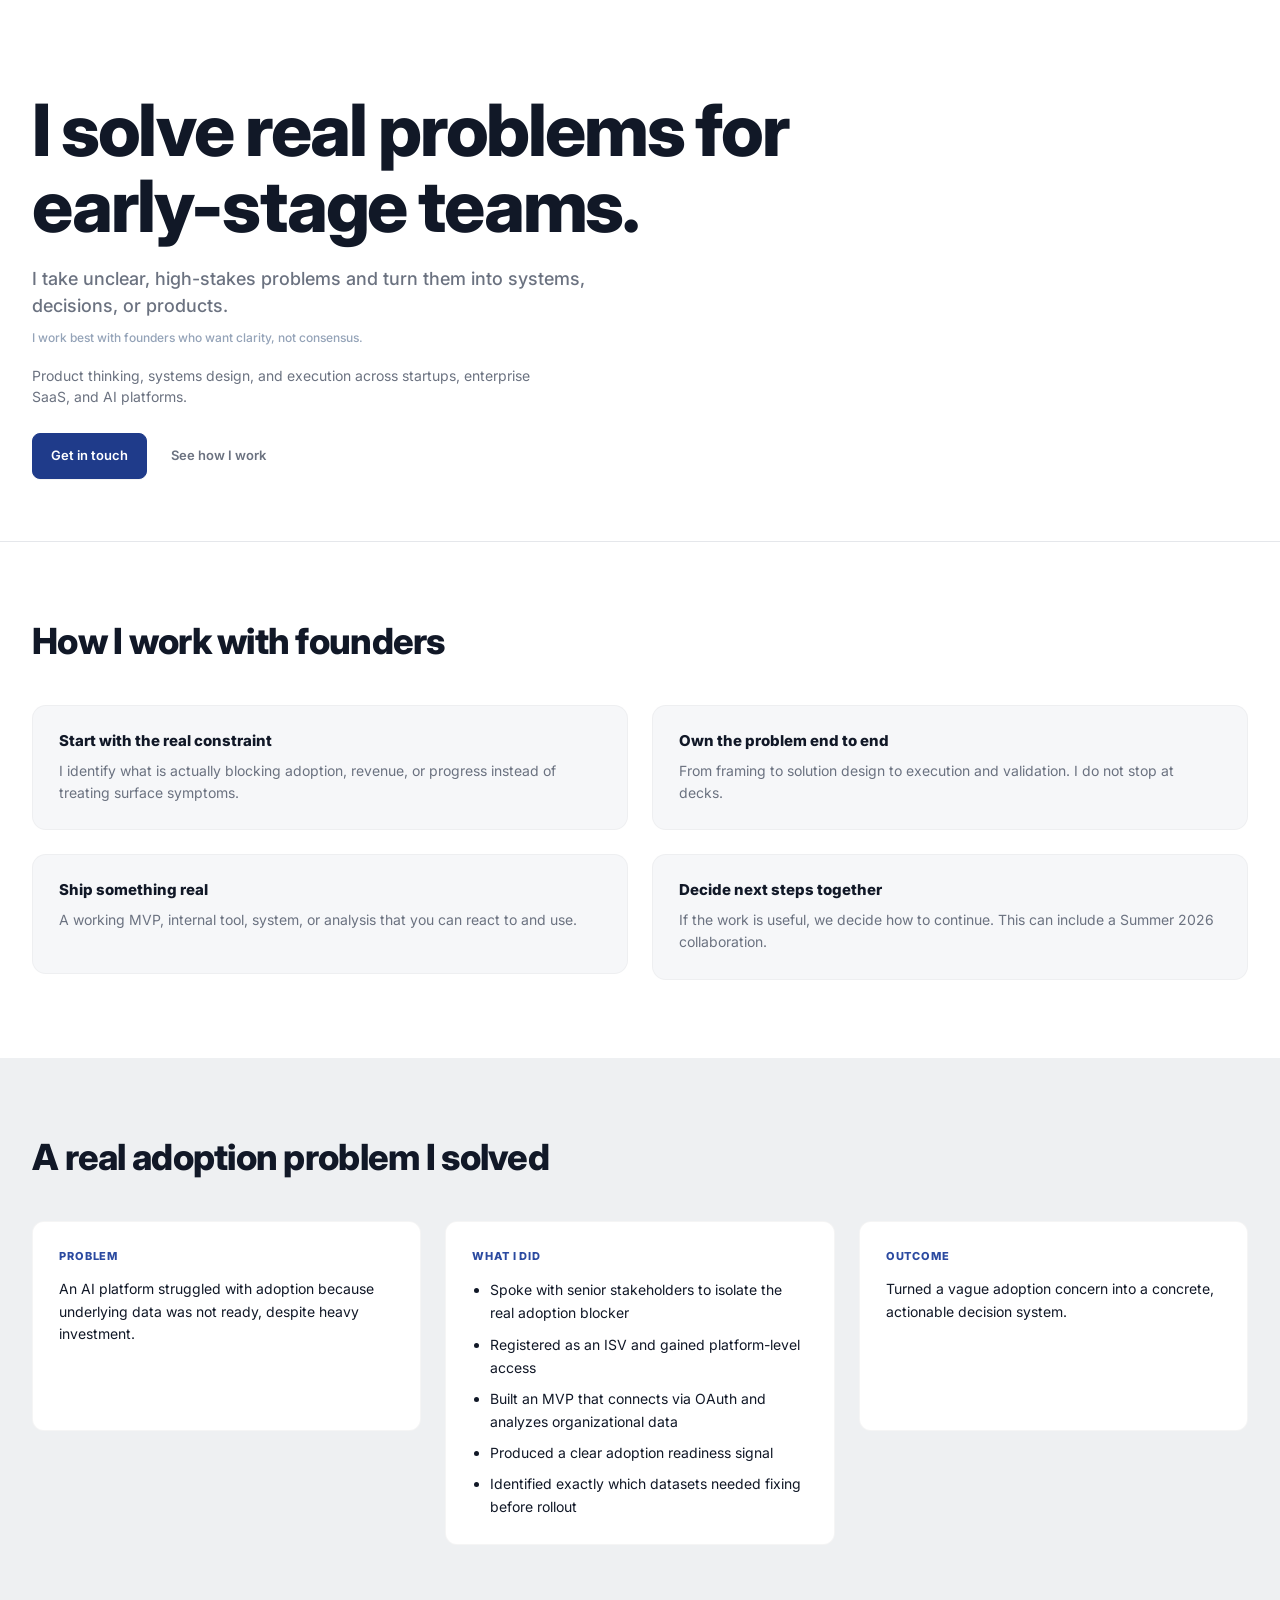
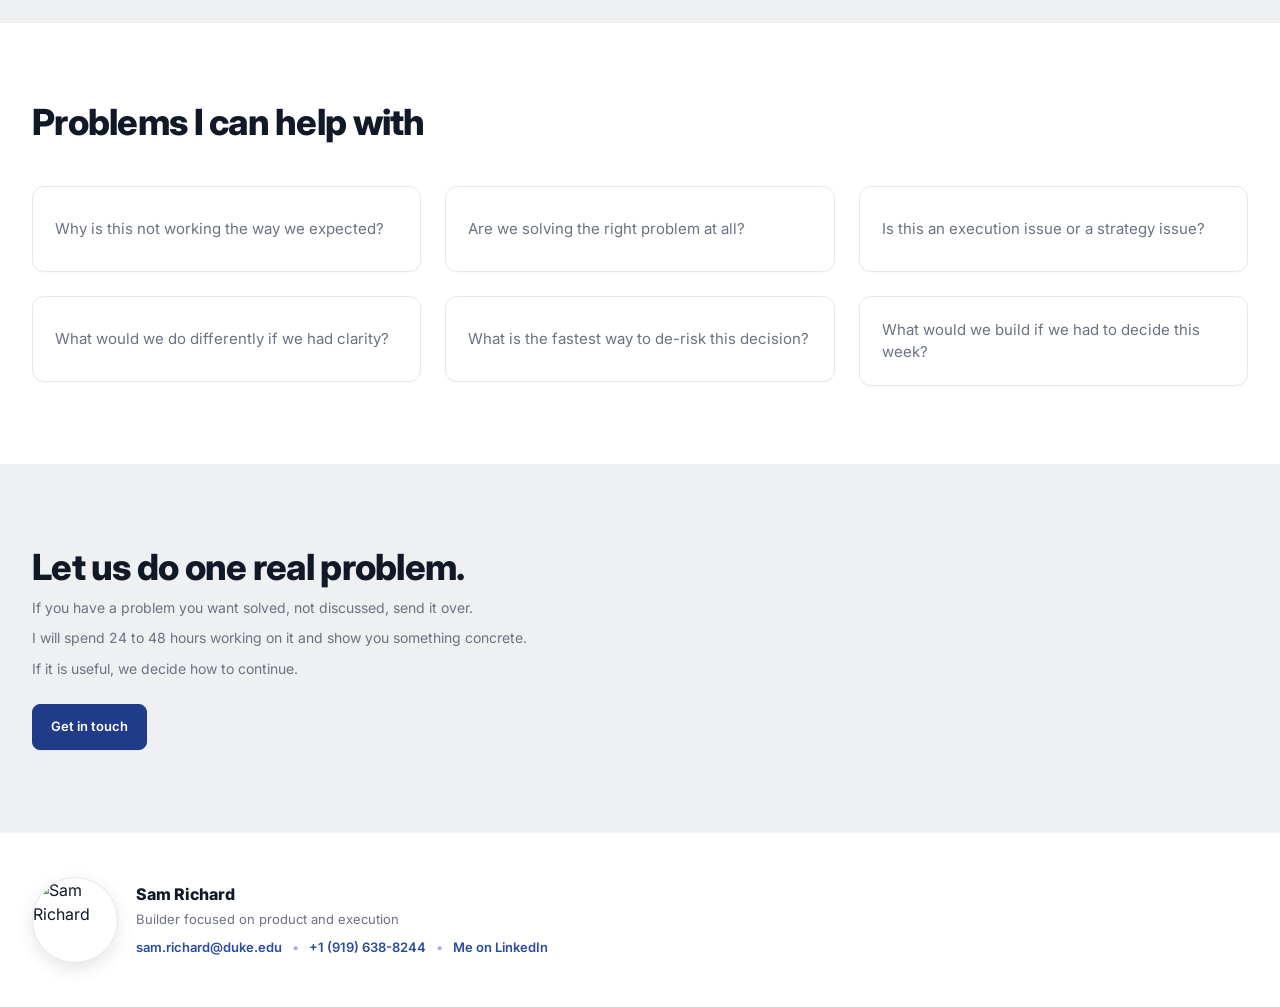
==== index.html @ 2d852d7b "Convert site to static for GitHub Pages" ====
<!doctype html>
<html lang="en">
  <head>
    <meta charset="utf-8" />
    <meta name="viewport" content="width=device-width, initial-scale=1" />
    <title>Sam Richard</title>

    <!-- Font (matches the modern clean look) -->
    <link rel="preconnect" href="https://fonts.googleapis.com">
    <link rel="preconnect" href="https://fonts.gstatic.com" crossorigin>
    <link href="https://fonts.googleapis.com/css2?family=Inter:wght@400;500;600;700;800&display=swap" rel="stylesheet">

    <!-- Bootstrap 5 -->
    <link
      href="https://cdn.jsdelivr.net/npm/bootstrap@5.3.3/dist/css/bootstrap.min.css"
      rel="stylesheet"
    />

    <!-- Your styles -->
    <link rel="stylesheet" href="static/css/styles.css">
  </head>

  <body>
    <!-- HERO -->
    <header class="section hero">
      <div class="container content-wrap">
        <div class="hero-inner">
          <h1 class="hero-title">
            I solve real problems for<br />
            early-stage teams.
          </h1>

          <p class="hero-lead">
            I take unclear, high-stakes problems and turn them into systems,<br />
            decisions, or products.
          </p>

          <p class="hero-subtle">
            I work best with founders who want clarity, not consensus.
          </p>

          <p class="hero-desc">
            Product thinking, systems design, and execution across startups, enterprise<br />
            SaaS, and AI platforms.
          </p>

          <div class="hero-cta d-flex align-items-center gap-4">
            <a class="btn btn-brand" href="#contact">Get in touch</a>
            <a class="link-muted" href="#how">See how I work</a>
          </div>
        </div>
      </div>
    </header>

    <!-- HOW I WORK -->
    <section id="how" class="section">
      <div class="container content-wrap">
        <h2 class="section-title">How I work with founders</h2>

        <div class="row g-4 mt-2">
          <div class="col-12 col-lg-6">
            <div class="soft-card">
              <h3 class="card-title">Start with the real constraint</h3>
              <p class="card-text">
                I identify what is actually blocking adoption, revenue, or progress
                instead of treating surface symptoms.
              </p>
            </div>
          </div>

          <div class="col-12 col-lg-6">
            <div class="soft-card">
              <h3 class="card-title">Own the problem end to end</h3>
              <p class="card-text">
                From framing to solution design to execution and validation. I do
                not stop at decks.
              </p>
            </div>
          </div>

          <div class="col-12 col-lg-6">
            <div class="soft-card">
              <h3 class="card-title">Ship something real</h3>
              <p class="card-text">
                A working MVP, internal tool, system, or analysis that you can
                react to and use.
              </p>
            </div>
          </div>

          <div class="col-12 col-lg-6">
            <div class="soft-card">
              <h3 class="card-title">Decide next steps together</h3>
              <p class="card-text">
                If the work is useful, we decide how to continue. This can include
                a Summer 2026 collaboration.
              </p>
            </div>
          </div>
        </div>
      </div>
    </section>

    <!-- CASE STUDY BAND -->
    <section class="section band">
      <div class="container content-wrap">
        <h2 class="section-title">A real adoption problem I solved</h2>

        <div class="row g-4 mt-2">
          <div class="col-12 col-lg-4">
            <div class="white-card">
              <div class="card-label">PROBLEM</div>
              <p class="case-text mb-0">
                An AI platform struggled with adoption because underlying data was
                not ready, despite heavy investment.
              </p>
            </div>
          </div>

          <div class="col-12 col-lg-4">
            <div class="white-card">
              <div class="card-label">WHAT I DID</div>
              <ul class="case-list">
                <li>Spoke with senior stakeholders to isolate the real adoption blocker</li>
                <li>Registered as an ISV and gained platform-level access</li>
                <li>Built an MVP that connects via OAuth and analyzes organizational data</li>
                <li>Produced a clear adoption readiness signal</li>
                <li>Identified exactly which datasets needed fixing before rollout</li>
              </ul>
            </div>
          </div>

          <div class="col-12 col-lg-4">
            <div class="white-card">
              <div class="card-label">OUTCOME</div>
              <p class="case-text mb-0">
                Turned a vague adoption concern into a concrete, actionable decision system.
              </p>
            </div>
          </div>
        </div>
      </div>
    </section>

    <!-- PROBLEMS -->
    <section class="section">
      <div class="container content-wrap">
        <h2 class="section-title">Problems I can help with</h2>

        <div class="row g-4 mt-2">
          <div class="col-12 col-lg-4">
            <div class="outline-card">Why is this not working the way we expected?</div>
          </div>
          <div class="col-12 col-lg-4">
            <div class="outline-card">Are we solving the right problem at all?</div>
          </div>
          <div class="col-12 col-lg-4">
            <div class="outline-card">Is this an execution issue or a strategy issue?</div>
          </div>

          <div class="col-12 col-lg-4">
            <div class="outline-card">What would we do differently if we had clarity?</div>
          </div>
          <div class="col-12 col-lg-4">
            <div class="outline-card">What is the fastest way to de-risk this decision?</div>
          </div>
          <div class="col-12 col-lg-4">
            <div class="outline-card">What would we build if we had to decide this week?</div>
          </div>
        </div>
      </div>
    </section>

    <!-- CTA BAND -->
    <section id="contact" class="section band">
      <div class="container content-wrap">
        <div class="cta-wrap">
          <h2 class="section-title mb-2">Let us do one real problem.</h2>
          <p class="cta-text mb-2">
            If you have a problem you want solved, not discussed, send it over.
          </p>
          <p class="cta-text mb-2">
            I will spend 24 to 48 hours working on it and show you something concrete.
          </p>
          <p class="cta-text mb-4">
            If it is useful, we decide how to continue.
          </p>

          <a class="btn btn-brand" href="mailto:your@email.com">Get in touch</a>
        </div>
      </div>
    </section>

<!-- FOOTER -->
<footer class="footer" id="footer">
  <div class="container content-wrap">
    <div class="footer-inner">
      <div class="footer-left">
        <img
          class="avatar"
          src="{{ url_for('static', filename='img/sam.png') }}"
          alt="Sam Richard"
        />

        <div class="footer-meta">
          <div class="footer-name">Sam Richard</div>
          <div class="footer-sub">Builder focused on product and execution</div>

          <div class="footer-contacts">
            <a class="footer-link" href="mailto:sam.richard@duke.edu">
              sam.richard@duke.edu
            </a>

            <span class="footer-dot">•</span>

            <a class="footer-link" href="tel:+19196388244">
              +1 (919) 638-8244
            </a>

            <span class="footer-dot">•</span>

            <a
              class="footer-link"
              href="https://www.linkedin.com/in/sam-richard/"
              target="_blank"
              rel="noopener noreferrer"
            >
              Me on LinkedIn
            </a>
          </div>
        </div>
      </div>
    </div>
  </div>
</footer>



    <script src="https://cdn.jsdelivr.net/npm/bootstrap@5.3.3/dist/js/bootstrap.bundle.min.js"></script>
  </body>
</html>
---- static/css/styles.css ----
:root {
  --text: #111827;
  --muted: #6b7280;
  --muted-2: #94a3b8;
  --border: #e5e7eb;
  --soft: #f6f7f9;
  --band: #eef0f2;
  --brand: #1f3b8a;
}

* { box-sizing: border-box; }
html { scroll-behavior: smooth; }

body {
  font-family: Inter, system-ui, -apple-system, Segoe UI, Roboto, Arial, sans-serif;
  color: var(--text);
  background: #ffffff;
}

/* Reference is wider than your current output */
.content-wrap {
  max-width: 1240px;
}

/* Reference has generous spacing but not “too tall” */
.section {
  padding: 78px 0;
}

/* Hero: bigger text, but controlled bottom gap + divider */
.hero {
  padding-top: 92px;
  padding-bottom: 62px;       /* keeps it from looking “too empty” */
  border-bottom: 1px solid var(--border);
}

.hero-inner {
  max-width: 980px;
}

/* Bigger headline like reference */
.hero-title {
  font-size: 72px;
  font-weight: 800;
  line-height: 1.05;
  letter-spacing: -0.03em;
  margin: 0 0 22px 0;
}

.hero-lead {
  font-size: 18px;
  color: var(--muted);
  margin: 0 0 10px 0;
  font-weight: 500;
}

.hero-subtle {
  font-size: 12px;
  color: var(--muted-2);
  margin: 0 0 18px 0;
  font-weight: 500;
}

.hero-desc {
  font-size: 14px;
  color: var(--muted);
  margin: 0 0 26px 0;
  max-width: 820px;
}

/* Section title slightly bigger than your current output */
.section-title {
  font-size: 36px;
  font-weight: 800;
  letter-spacing: -0.02em;
  margin: 0 0 18px 0;
}

/* Button */
.btn-brand {
  background: var(--brand);
  border: 1px solid var(--brand);
  color: #fff;
  padding: 12px 18px;
  border-radius: 8px;
  font-weight: 600;
  font-size: 13px;
  box-shadow: 0 1px 0 rgba(0,0,0,0.04);
}

.btn-brand:hover {
  background: #1b347a;
  border-color: hsl(224, 64%, 29%);
  color: #fff;
}

.link-muted {
  color: var(--muted);
  font-weight: 600;
  font-size: 13px;
  text-decoration: none;
}
.link-muted:hover { text-decoration: underline; }

/* “How I work” cards: larger like reference */
.soft-card {
  background: var(--soft);
  border: 1px solid rgba(0,0,0,0.03);
  border-radius: 14px;
  padding: 26px;
  min-height: 120px;
}

.card-title {
  font-size: 15px;
  font-weight: 800;
  margin: 0 0 10px 0;
}

.card-text {
  font-size: 14px;
  color: var(--muted);
  margin: 0;
  line-height: 1.55;
}

/* Grey bands */
.band {
  background: var(--band);
}

/* Case study cards */
.white-card {
  background: #fff;
  border-radius: 12px;
  padding: 26px;
  min-height: 210px;
  border: 1px solid rgba(0,0,0,0.04);
}

.card-label {
  font-size: 11px;
  font-weight: 800;
  letter-spacing: 0.08em;
  color: #2b4aa0;
  margin-bottom: 14px;
}

.case-text {
  font-size: 14px;
  color: var(--text);
  line-height: 1.6;
}

.case-list {
  margin: 0;
  padding-left: 18px;
  color: var(--text);
  font-size: 14px;
  line-height: 1.65;
}

.case-list li { margin-bottom: 8px; }
.case-list li:last-child { margin-bottom: 0; }

/* Problems grid: bigger boxes like reference */
.outline-card {
  background: #fff;
  border: 1px solid var(--border);
  border-radius: 12px;
  padding: 22px;
  color: var(--muted);
  font-size: 15px;
  line-height: 1.45;
  min-height: 86px;
  display: flex;
  align-items: center;
  box-shadow: 0 1px 0 rgba(0,0,0,0.02);
}

/* CTA */
.cta-wrap {
  padding: 4px 0;
  max-width: 920px;
}

.cta-text {
  color: var(--muted);
  font-size: 14px;
  margin: 0;
  line-height: 1.6;
}
/* Footer */
.footer {
  border-top: 1px solid rgba(0,0,0,0.04);
  background: #fff;
  padding: 44px 0; /* makes footer taller */
}

.footer-inner {
  display: flex;
  align-items: center;
}

.footer-left {
  display: flex;
  align-items: center;
  gap: 18px;
}

/* BIGGER CIRCLE AVATAR */
.avatar {
  width: 86px;
  height: 86px;
  min-width: 86px;
  min-height: 86px;
  border-radius: 999px;
  object-fit: cover;
  display: block;
  border: 1px solid rgba(0,0,0,0.10);
  box-shadow: 0 6px 18px rgba(0,0,0,0.10);
}

.footer-meta {
  display: flex;
  flex-direction: column;
  gap: 4px;
}

.footer-name {
  font-weight: 800;
  font-size: 16px;
  margin: 0;
}

.footer-sub {
  font-size: 13px;
  color: var(--muted);
  line-height: 1.4;
  margin: 0;
}

.footer-contacts {
  margin-top: 6px;
  display: flex;
  align-items: center;
  gap: 10px;
  flex-wrap: wrap;
}

.footer-link {
  font-size: 13px;
  color: var(--muted);
  text-decoration: none;
  font-weight: 600;
}

.footer-link:hover {
  text-decoration: underline;
}

.footer-dot {
  color: rgba(107,114,128,0.6);
  font-size: 13px;
}

/* Mobile */
@media (max-width: 576px) {
  .footer {
    padding: 36px 0;
  }
  .avatar {
    width: 72px;
    height: 72px;
    min-width: 72px;
    min-height: 72px;
  }
}

.footer-link {
  font-size: 13px;
  font-weight: 600;
  color: #2b4aa0;
  text-decoration: none;
  transition: color 0.15s ease, text-decoration 0.15s ease;
}

.footer-link:hover {
  color: #2b4aa0;
  text-decoration: underline;
}

.footer-dot {
  color: rgba(31, 59, 138, 0.4); /* blue-tinted separator */
  font-size: 13px;
}
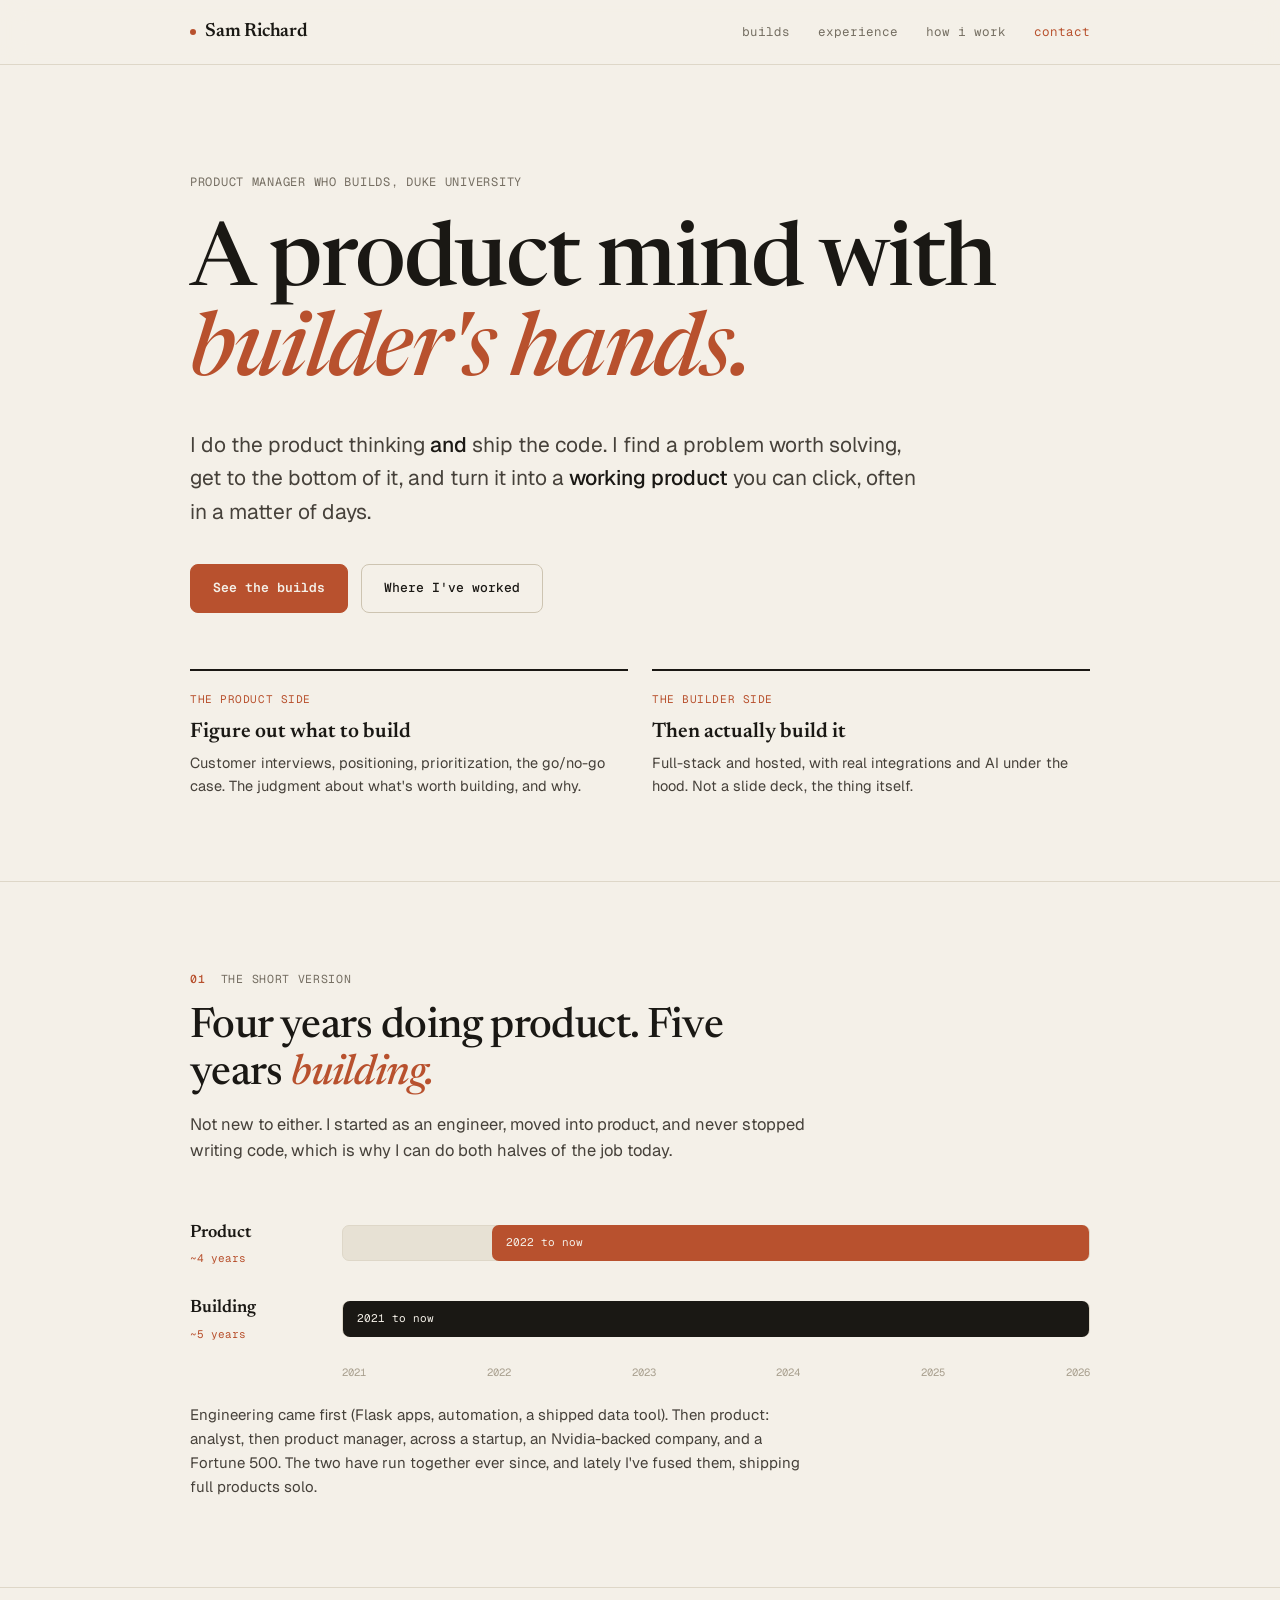
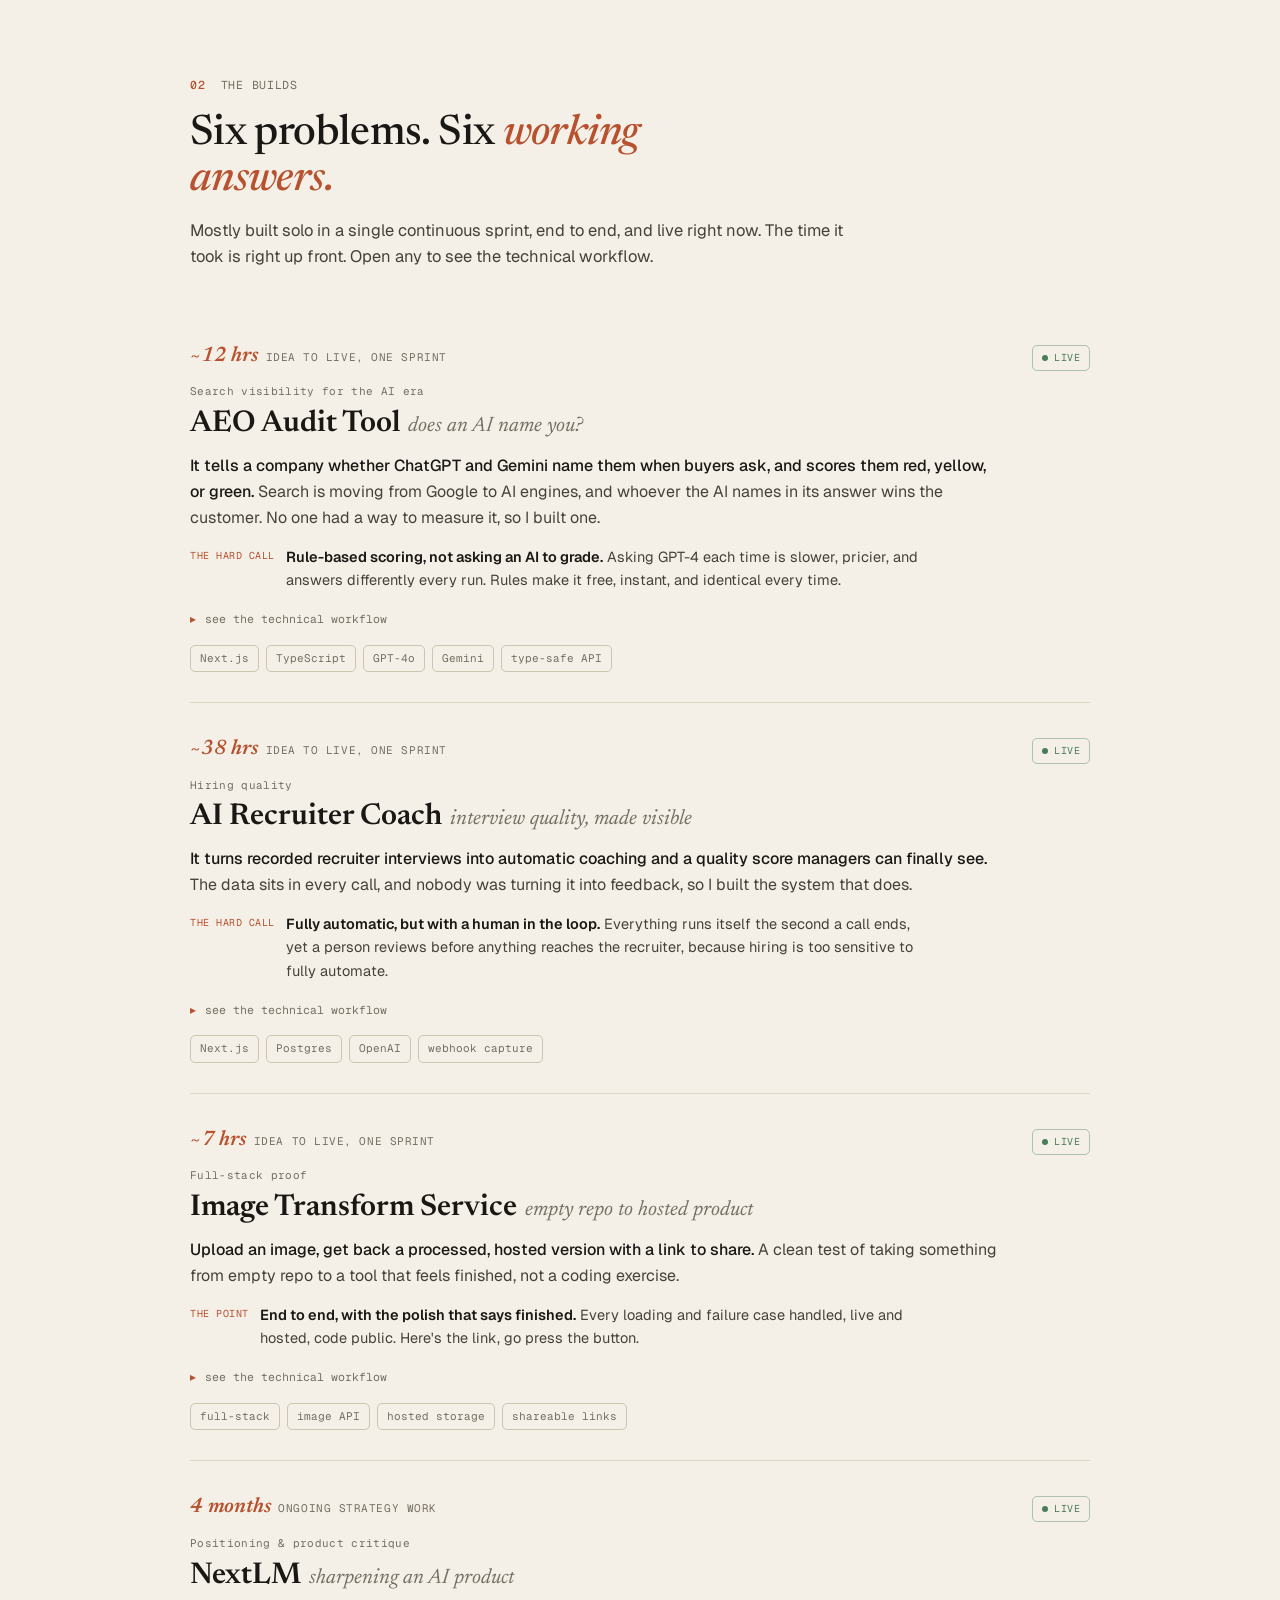
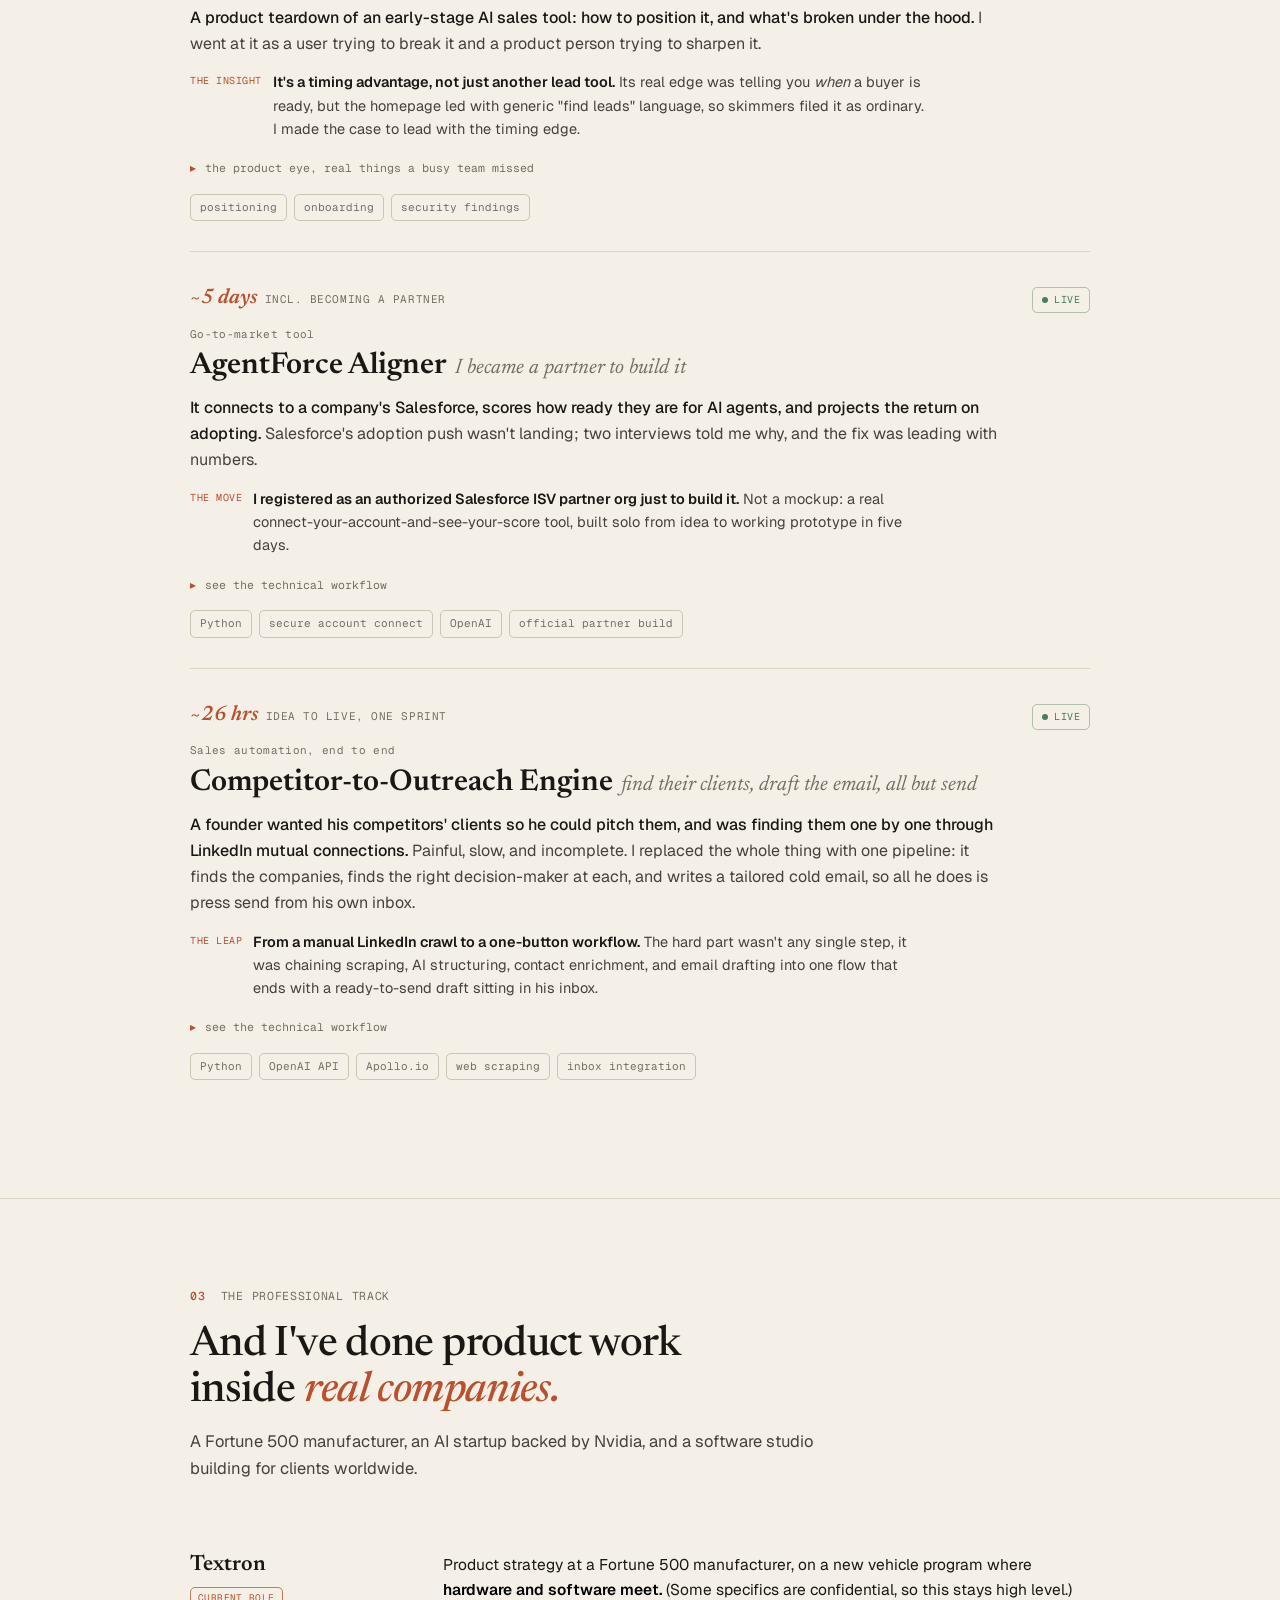
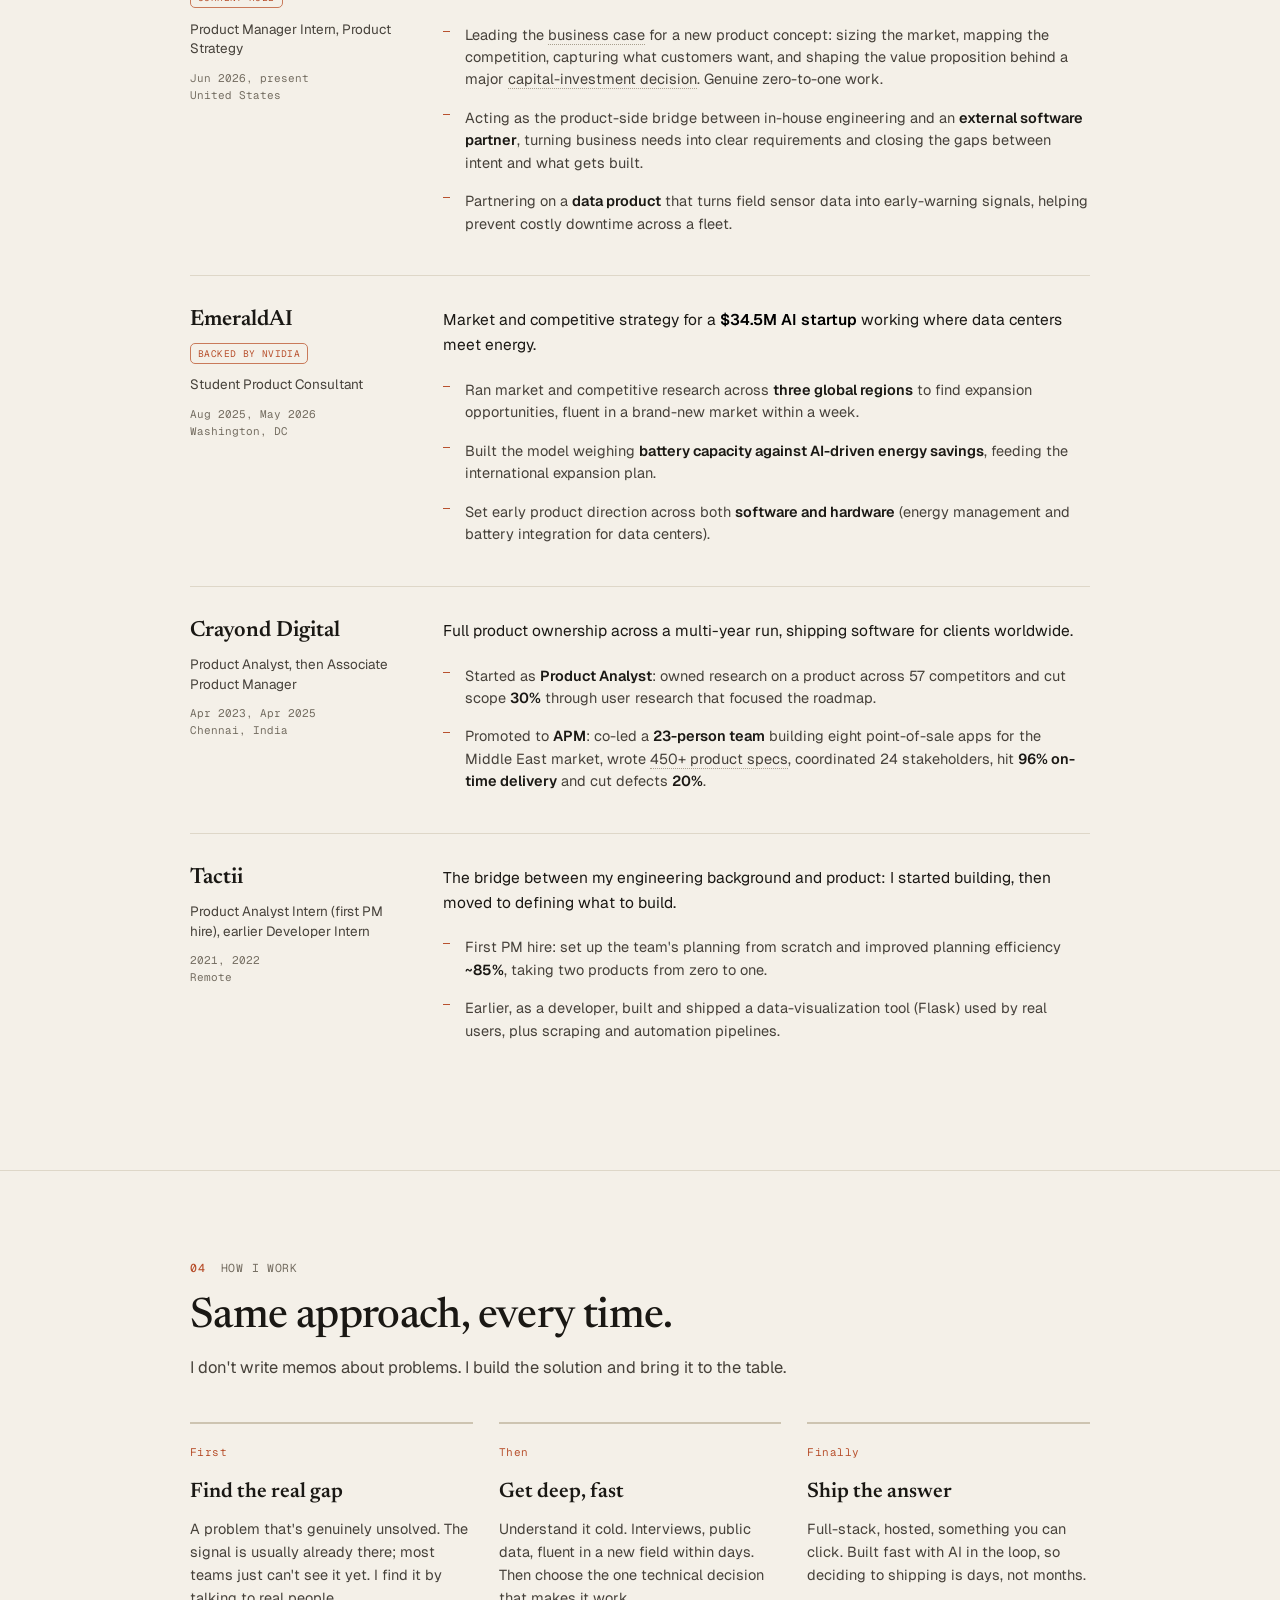
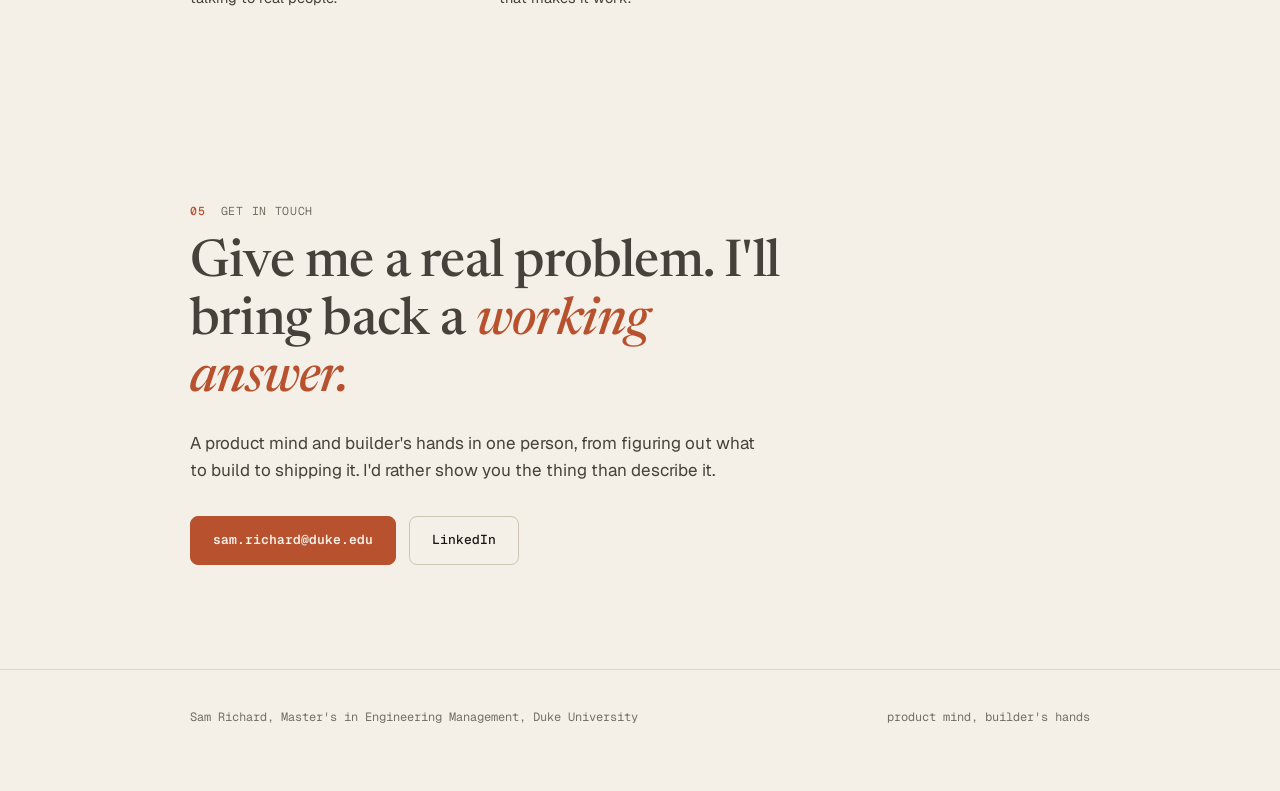
==== commit de333f0f: "Restore CNAME and add index.html" ====
--- a/index.html
+++ b/index.html
@@ -1,241 +1,512 @@
-<!doctype html>
+<!DOCTYPE html>
 <html lang="en">
-  <head>
-    <meta charset="utf-8" />
-    <meta name="viewport" content="width=device-width, initial-scale=1" />
-    <title>Sam Richard</title>
-
-    <!-- Font (matches the modern clean look) -->
-    <link rel="preconnect" href="https://fonts.googleapis.com">
-    <link rel="preconnect" href="https://fonts.gstatic.com" crossorigin>
-    <link href="https://fonts.googleapis.com/css2?family=Inter:wght@400;500;600;700;800&display=swap" rel="stylesheet">
-
-    <!-- Bootstrap 5 -->
-    <link
-      href="https://cdn.jsdelivr.net/npm/bootstrap@5.3.3/dist/css/bootstrap.min.css"
-      rel="stylesheet"
-    />
-
-    <!-- Your styles -->
-    <link rel="stylesheet" href="static/css/styles.css">
-  </head>
-
-  <body>
-    <!-- HERO -->
-    <header class="section hero">
-      <div class="container content-wrap">
-        <div class="hero-inner">
-          <h1 class="hero-title">
-            I solve real problems for<br />
-            early-stage teams.
-          </h1>
-
-          <p class="hero-lead">
-            I take unclear, high-stakes problems and turn them into systems,<br />
-            decisions, or products.
-          </p>
-
-          <p class="hero-subtle">
-            I work best with founders who want clarity, not consensus.
-          </p>
-
-          <p class="hero-desc">
-            Product thinking, systems design, and execution across startups, enterprise<br />
-            SaaS, and AI platforms.
-          </p>
-
-          <div class="hero-cta d-flex align-items-center gap-4">
-            <a class="btn btn-brand" href="#contact">Get in touch</a>
-            <a class="link-muted" href="#how">See how I work</a>
-          </div>
-        </div>
-      </div>
-    </header>
-
-    <!-- HOW I WORK -->
-    <section id="how" class="section">
-      <div class="container content-wrap">
-        <h2 class="section-title">How I work with founders</h2>
-
-        <div class="row g-4 mt-2">
-          <div class="col-12 col-lg-6">
-            <div class="soft-card">
-              <h3 class="card-title">Start with the real constraint</h3>
-              <p class="card-text">
-                I identify what is actually blocking adoption, revenue, or progress
-                instead of treating surface symptoms.
-              </p>
-            </div>
-          </div>
-
-          <div class="col-12 col-lg-6">
-            <div class="soft-card">
-              <h3 class="card-title">Own the problem end to end</h3>
-              <p class="card-text">
-                From framing to solution design to execution and validation. I do
-                not stop at decks.
-              </p>
-            </div>
-          </div>
-
-          <div class="col-12 col-lg-6">
-            <div class="soft-card">
-              <h3 class="card-title">Ship something real</h3>
-              <p class="card-text">
-                A working MVP, internal tool, system, or analysis that you can
-                react to and use.
-              </p>
-            </div>
-          </div>
-
-          <div class="col-12 col-lg-6">
-            <div class="soft-card">
-              <h3 class="card-title">Decide next steps together</h3>
-              <p class="card-text">
-                If the work is useful, we decide how to continue. This can include
-                a Summer 2026 collaboration.
-              </p>
-            </div>
-          </div>
-        </div>
-      </div>
-    </section>
-
-    <!-- CASE STUDY BAND -->
-    <section class="section band">
-      <div class="container content-wrap">
-        <h2 class="section-title">A real adoption problem I solved</h2>
-
-        <div class="row g-4 mt-2">
-          <div class="col-12 col-lg-4">
-            <div class="white-card">
-              <div class="card-label">PROBLEM</div>
-              <p class="case-text mb-0">
-                An AI platform struggled with adoption because underlying data was
-                not ready, despite heavy investment.
-              </p>
-            </div>
-          </div>
-
-          <div class="col-12 col-lg-4">
-            <div class="white-card">
-              <div class="card-label">WHAT I DID</div>
-              <ul class="case-list">
-                <li>Spoke with senior stakeholders to isolate the real adoption blocker</li>
-                <li>Registered as an ISV and gained platform-level access</li>
-                <li>Built an MVP that connects via OAuth and analyzes organizational data</li>
-                <li>Produced a clear adoption readiness signal</li>
-                <li>Identified exactly which datasets needed fixing before rollout</li>
-              </ul>
-            </div>
-          </div>
-
-          <div class="col-12 col-lg-4">
-            <div class="white-card">
-              <div class="card-label">OUTCOME</div>
-              <p class="case-text mb-0">
-                Turned a vague adoption concern into a concrete, actionable decision system.
-              </p>
-            </div>
-          </div>
-        </div>
-      </div>
-    </section>
-
-    <!-- PROBLEMS -->
-    <section class="section">
-      <div class="container content-wrap">
-        <h2 class="section-title">Problems I can help with</h2>
-
-        <div class="row g-4 mt-2">
-          <div class="col-12 col-lg-4">
-            <div class="outline-card">Why is this not working the way we expected?</div>
-          </div>
-          <div class="col-12 col-lg-4">
-            <div class="outline-card">Are we solving the right problem at all?</div>
-          </div>
-          <div class="col-12 col-lg-4">
-            <div class="outline-card">Is this an execution issue or a strategy issue?</div>
-          </div>
-
-          <div class="col-12 col-lg-4">
-            <div class="outline-card">What would we do differently if we had clarity?</div>
-          </div>
-          <div class="col-12 col-lg-4">
-            <div class="outline-card">What is the fastest way to de-risk this decision?</div>
-          </div>
-          <div class="col-12 col-lg-4">
-            <div class="outline-card">What would we build if we had to decide this week?</div>
-          </div>
-        </div>
-      </div>
-    </section>
-
-    <!-- CTA BAND -->
-    <section id="contact" class="section band">
-      <div class="container content-wrap">
-        <div class="cta-wrap">
-          <h2 class="section-title mb-2">Let us do one real problem.</h2>
-          <p class="cta-text mb-2">
-            If you have a problem you want solved, not discussed, send it over.
-          </p>
-          <p class="cta-text mb-2">
-            I will spend 24 to 48 hours working on it and show you something concrete.
-          </p>
-          <p class="cta-text mb-4">
-            If it is useful, we decide how to continue.
-          </p>
-
-          <a class="btn btn-brand" href="mailto:your@email.com">Get in touch</a>
-        </div>
-      </div>
-    </section>
-
-<!-- FOOTER -->
-<footer class="footer" id="footer">
-  <div class="container content-wrap">
-    <div class="footer-inner">
-      <div class="footer-left">
-        <img
-          class="avatar"
-          src="{{ url_for('static', filename='img/sam.png') }}"
-          alt="Sam Richard"
-        />
-
-        <div class="footer-meta">
-          <div class="footer-name">Sam Richard</div>
-          <div class="footer-sub">Builder focused on product and execution</div>
-
-          <div class="footer-contacts">
-            <a class="footer-link" href="mailto:sam.richard@duke.edu">
-              sam.richard@duke.edu
-            </a>
-
-            <span class="footer-dot">•</span>
-
-            <a class="footer-link" href="tel:+19196388244">
-              +1 (919) 638-8244
-            </a>
-
-            <span class="footer-dot">•</span>
-
-            <a
-              class="footer-link"
-              href="https://www.linkedin.com/in/sam-richard/"
-              target="_blank"
-              rel="noopener noreferrer"
-            >
-              Me on LinkedIn
-            </a>
-          </div>
-        </div>
-      </div>
-    </div>
-  </div>
-</footer>
-
-
-
-    <script src="https://cdn.jsdelivr.net/npm/bootstrap@5.3.3/dist/js/bootstrap.bundle.min.js"></script>
-  </body>
+<head>
+<meta charset="UTF-8" />
+<meta name="viewport" content="width=device-width, initial-scale=1.0" />
+<title>Sam Richard, product mind, builder's hands</title>
+<link rel="preconnect" href="https://fonts.googleapis.com">
+<link rel="preconnect" href="https://fonts.gstatic.com" crossorigin>
+<link href="https://fonts.googleapis.com/css2?family=Newsreader:ital,opsz,wght@0,6..72,400;0,6..72,500;0,6..72,600;1,6..72,400;1,6..72,500&family=Geist:wght@300;400;450;500;600&family=Geist+Mono:wght@400;500&display=swap" rel="stylesheet">
+<style>
+  :root{
+    /* warm paper ground, near-black ink, one accent */
+    --paper:#F4F0E8;
+    --paper-1:#EFEAE0;
+    --paper-2:#E7E1D4;
+    --card:#FBF8F2;
+    --line:#DED7C8;
+    --line-2:#CDC4B1;
+    --ink:#1A1814;
+    --ink-2:#46413A;
+    --ink-3:#756E62;
+    --ink-4:#A89F8E;
+    /* the one accent: deep terracotta/sienna, warm but serious */
+    --acc:#B8512E;
+    --acc-2:#9C4426;
+    --acc-soft:#C97A5A;
+    --ok:#4A7C59;
+    --serif:'Newsreader',Georgia,serif;
+    --sans:'Geist',system-ui,sans-serif;
+    --mono:'Geist Mono',ui-monospace,monospace;
+  }
+  *{box-sizing:border-box;margin:0;padding:0;}
+  html{scroll-behavior:smooth;-webkit-text-size-adjust:100%;}
+  body{background:var(--paper);color:var(--ink);font-family:var(--sans);font-weight:400;line-height:1.6;
+    -webkit-font-smoothing:antialiased;overflow-x:hidden;}
+  a{color:inherit;text-decoration:none;}
+  ::selection{background:var(--acc);color:var(--paper);}
+  .wrap{max-width:980px;margin:0 auto;padding:0 40px;}
+  @media(max-width:640px){.wrap{padding:0 24px;}}
+
+  /* nav */
+  nav.bar{position:sticky;top:0;z-index:40;backdrop-filter:blur(12px);
+    background:rgba(244,240,232,.8);border-bottom:1px solid var(--line);}
+  nav.bar .wrap{display:flex;align-items:center;justify-content:space-between;height:64px;}
+  .logo{font-family:var(--serif);font-size:19px;font-weight:600;letter-spacing:-.01em;display:flex;gap:9px;align-items:center;}
+  .logo .p{width:6px;height:6px;border-radius:50%;background:var(--acc);}
+  .navr{display:flex;gap:28px;font-family:var(--mono);font-size:12.5px;color:var(--ink-3);}
+  .navr a{transition:.2s;}.navr a:hover{color:var(--ink);}
+  .navr a.cta{color:var(--acc);}
+  @media(max-width:640px){.navr a:not(.cta){display:none;}}
+
+  /* hero */
+  .hero{padding:108px 0 84px;}
+  .kick{font-family:var(--mono);font-size:12px;letter-spacing:.06em;color:var(--ink-3);text-transform:uppercase;margin-bottom:28px;}
+  h1.head{font-family:var(--serif);font-weight:500;font-size:clamp(46px,7.6vw,88px);line-height:1.02;
+    letter-spacing:-.02em;margin-bottom:28px;max-width:16ch;}
+  h1.head em{font-style:italic;color:var(--acc);font-weight:500;}
+  .lede{font-size:clamp(17px,2.1vw,21px);color:var(--ink-2);max-width:52ch;line-height:1.6;margin-bottom:36px;}
+  .lede b{color:var(--ink);font-weight:500;}
+  .cta{display:flex;gap:13px;flex-wrap:wrap;}
+  .btn{font-family:var(--mono);font-size:13px;font-weight:500;padding:13px 22px;border-radius:8px;
+    border:1px solid var(--line-2);color:var(--ink);background:transparent;transition:.18s;display:inline-flex;gap:8px;align-items:center;}
+  .btn:hover{border-color:var(--ink);}
+  .btn.p{background:var(--acc);color:var(--paper);border-color:var(--acc);font-weight:600;}
+  .btn.p:hover{background:var(--acc-2);}
+
+  /* identity duo */
+  .duo{margin-top:56px;display:grid;grid-template-columns:1fr 1fr;gap:24px;}
+  .duo .d{padding-top:20px;border-top:2px solid var(--ink);}
+  .duo .d .lab{font-family:var(--mono);font-size:11px;letter-spacing:.05em;text-transform:uppercase;color:var(--acc);margin-bottom:11px;}
+  .duo .d h3{font-family:var(--serif);font-size:21px;font-weight:600;margin-bottom:7px;line-height:1.2;}
+  .duo .d p{color:var(--ink-2);font-size:14.5px;line-height:1.55;}
+  @media(max-width:600px){.duo{grid-template-columns:1fr;gap:28px;}}
+
+  /* sections */
+  section.S{padding:88px 0;border-top:1px solid var(--line);}
+  .eye{font-family:var(--mono);font-size:11.5px;letter-spacing:.06em;text-transform:uppercase;color:var(--ink-3);margin-bottom:16px;}
+  .eye b{color:var(--acc);font-weight:500;}
+  .stt{font-family:var(--serif);font-size:clamp(28px,4vw,42px);line-height:1.1;letter-spacing:-.015em;margin-bottom:14px;max-width:22ch;font-weight:500;}
+  .stt em{font-style:italic;color:var(--acc);}
+  .ssub{color:var(--ink-2);max-width:60ch;font-size:16.5px;line-height:1.6;}
+
+  /* builds, cut hard */
+  .plist{margin-top:40px;}
+  .proj{padding:30px 0;border-top:1px solid var(--line);}
+  .proj:first-child{border-top:none;}
+  .phead{display:flex;justify-content:space-between;align-items:baseline;gap:18px;margin-bottom:12px;}
+  .phead .l{min-width:0;}
+  .pcat{font-family:var(--mono);font-size:11px;color:var(--ink-3);letter-spacing:.03em;margin-bottom:7px;}
+  .ptitle{font-family:var(--serif);font-size:clamp(23px,2.8vw,30px);font-weight:600;line-height:1.1;}
+  .ptitle .tag{font-style:italic;font-weight:400;color:var(--ink-3);font-size:.7em;margin-left:8px;}
+  .pstat{font-family:var(--mono);font-size:10px;letter-spacing:.05em;color:var(--ok);white-space:nowrap;
+    border:1px solid rgba(74,124,89,.4);border-radius:5px;padding:4px 9px;display:inline-flex;gap:6px;align-items:center;flex-shrink:0;}
+  .pstat .dot{width:6px;height:6px;border-radius:50%;background:var(--ok);}
+
+  .spark{font-size:16px;line-height:1.62;color:var(--ink-2);margin-bottom:14px;max-width:74ch;}
+  .spark b{color:var(--ink);font-weight:500;}
+  .proofline{font-size:14.5px;line-height:1.6;color:var(--ink-2);max-width:74ch;display:flex;gap:11px;}
+  .proofline .k{font-family:var(--mono);font-size:10px;letter-spacing:.05em;text-transform:uppercase;color:var(--acc);white-space:nowrap;padding-top:3px;flex-shrink:0;}
+  .proofline b{color:var(--ink);font-weight:600;}
+
+  details.more{margin-top:14px;}
+  details.more summary{list-style:none;cursor:pointer;font-family:var(--mono);font-size:11.5px;color:var(--ink-3);display:inline-flex;gap:9px;align-items:center;user-select:none;transition:color .15s;}
+  details.more summary:hover{color:var(--acc);}
+  details.more summary::-webkit-details-marker{display:none;}
+  details.more .car{color:var(--acc);transition:.2s;}details.more[open] .car{transform:rotate(90deg);}
+  details.more .in{padding:14px 0 4px;max-width:74ch;}
+  details.more ul{list-style:none;}
+  details.more li{position:relative;padding:7px 0 7px 20px;color:var(--ink-2);font-size:14px;line-height:1.55;}
+  details.more li::before{content:"";position:absolute;left:0;top:14px;width:7px;height:1px;background:var(--acc);}
+  details.more li b{color:var(--ink);font-weight:500;}
+  .chips{display:flex;flex-wrap:wrap;gap:7px;margin-top:14px;}
+  .chip{font-family:var(--mono);font-size:11px;color:var(--ink-3);border:1px solid var(--line-2);border-radius:5px;padding:4px 9px;}
+
+  /* experience */
+  .xp{margin-top:40px;}
+  .xrow{display:grid;grid-template-columns:215px 1fr;gap:38px;padding:32px 0;border-top:1px solid var(--line);}
+  .xrow:first-child{border-top:none;}
+  .xleft .co{font-family:var(--serif);font-size:22px;font-weight:600;line-height:1.15;}
+  .xleft .b2{display:inline-block;font-family:var(--mono);font-size:9.5px;letter-spacing:.04em;color:var(--acc);
+    border:1px solid var(--acc-soft);border-radius:5px;padding:2px 7px;margin-top:9px;}
+  .xleft .role{color:var(--ink-2);font-size:13.5px;margin-top:11px;line-height:1.45;}
+  .xleft .meta{font-family:var(--mono);font-size:11px;color:var(--ink-3);margin-top:11px;line-height:1.55;}
+  .xright .desc{color:var(--ink);font-size:15.5px;line-height:1.6;margin-bottom:13px;}
+  .xright .desc b{color:#000;font-weight:600;}
+  .xright ul{list-style:none;}
+  .xright li{position:relative;padding:8px 0 8px 22px;color:var(--ink-2);font-size:14.5px;line-height:1.55;}
+  .xright li::before{content:"";position:absolute;left:0;top:15px;width:7px;height:1px;background:var(--acc);}
+  .xright li b{color:var(--ink);font-weight:600;}
+  @media(max-width:680px){.xrow{grid-template-columns:1fr;gap:14px;}}
+
+  /* approach */
+  .how{display:grid;grid-template-columns:repeat(3,1fr);gap:26px;margin-top:42px;}
+  .hc{padding-top:20px;border-top:2px solid var(--line-2);}
+  .hc .st{font-family:var(--mono);font-size:11px;color:var(--acc);letter-spacing:.04em;margin-bottom:14px;}
+  .hc h4{font-family:var(--serif);font-size:21px;font-weight:600;margin-bottom:9px;}
+  .hc p{color:var(--ink-2);font-size:14.5px;line-height:1.58;}
+  @media(max-width:760px){.how{grid-template-columns:1fr;gap:28px;}}
+
+  /* closer */
+  .closer{padding:104px 0;}
+  .closer .big{font-family:var(--serif);font-size:clamp(30px,4.6vw,52px);line-height:1.1;letter-spacing:-.015em;max-width:20ch;margin-bottom:22px;font-weight:500;}
+  .closer .big em{font-style:italic;color:var(--acc);}
+  .closer p{color:var(--ink-2);max-width:52ch;font-size:17px;line-height:1.6;margin-bottom:32px;}
+  footer{padding:38px 0 64px;border-top:1px solid var(--line);}
+  footer .wrap{display:flex;justify-content:space-between;flex-wrap:wrap;gap:12px;font-family:var(--mono);font-size:12px;color:var(--ink-3);}
+
+  /* build-time metric lead */
+  .buildtime{font-family:var(--mono);font-size:11px;letter-spacing:.04em;display:inline-flex;align-items:baseline;gap:8px;margin-bottom:10px;}
+  .buildtime .big{font-family:var(--serif);font-size:21px;font-weight:600;color:var(--acc);font-style:italic;letter-spacing:-.01em;}
+  .buildtime .lbl{color:var(--ink-3);text-transform:uppercase;letter-spacing:.05em;}
+
+  /* technical workflow inside 'more' */
+  .wf{margin:4px 0;}
+  .wf .wfh{font-family:var(--mono);font-size:10px;letter-spacing:.06em;text-transform:uppercase;color:var(--ink-3);margin-bottom:13px;}
+  .wfstep{display:grid;grid-template-columns:22px 1fr;gap:13px;position:relative;padding-bottom:15px;}
+  .wfstep:last-child{padding-bottom:0;}
+  .wfstep .nn{font-family:var(--mono);font-size:11px;color:var(--acc);padding-top:1px;}
+  .wfstep::before{content:"";position:absolute;left:6px;top:18px;bottom:0;width:1px;background:var(--line-2);}
+  .wfstep:last-child::before{display:none;}
+  .wfstep .wt{font-size:13.5px;line-height:1.52;color:var(--ink-2);}
+  .wfstep .wt b{color:var(--ink);font-weight:600;}
+  .wfstep .wt code{font-family:var(--mono);font-size:12px;background:var(--paper-2);padding:1px 5px;border-radius:4px;color:var(--ink);}
+
+  /* product / builder timeline */
+  .tl{margin-top:42px;}
+  .tlrow{display:grid;grid-template-columns:128px 1fr;gap:24px;align-items:center;padding:13px 0;}
+  .tlrow .tlab{font-family:var(--serif);font-size:18px;font-weight:600;}
+  .tlrow .tlab .yr{display:block;font-family:var(--mono);font-size:11px;color:var(--acc);font-weight:400;margin-top:3px;}
+  .tlbar{position:relative;height:36px;background:var(--paper-2);border:1px solid var(--line);border-radius:7px;}
+  .tlfill{position:absolute;top:-1px;bottom:-1px;border-radius:7px;display:flex;align-items:center;padding:0 14px;
+    font-family:var(--mono);font-size:11px;color:var(--paper);white-space:nowrap;}
+  .tlfill.prod{background:var(--acc);}
+  .tlfill.build{background:var(--ink);}
+  .tlaxis{display:grid;grid-template-columns:128px 1fr;gap:24px;margin-top:8px;}
+  .tlaxis .yrs{display:flex;justify-content:space-between;font-family:var(--mono);font-size:10.5px;color:var(--ink-4);}
+  .tlnote{margin-top:22px;color:var(--ink-2);font-size:15px;line-height:1.6;max-width:62ch;}
+  .tlnote b{color:var(--ink);font-weight:600;}
+  @media(max-width:560px){.tlrow,.tlaxis{grid-template-columns:74px 1fr;gap:14px;}.tlrow .tlab{font-size:15px;}}
+
+  /* jargon tooltip */
+  .jt{border-bottom:1px dotted var(--ink-4);cursor:help;position:relative;}
+  .jt .pop{position:absolute;bottom:140%;left:50%;transform:translateX(-50%) translateY(4px);
+    background:var(--ink);color:var(--paper);border-radius:8px;padding:9px 12px;
+    font-family:var(--sans);font-size:12.5px;line-height:1.45;width:230px;
+    opacity:0;visibility:hidden;transition:.18s;z-index:20;box-shadow:0 12px 30px -10px rgba(0,0,0,.3);text-transform:none;letter-spacing:normal;font-weight:400;}
+  .jt:hover .pop,.jt:focus .pop{opacity:1;visibility:visible;transform:translateX(-50%) translateY(0);}
+  .jt .pop::after{content:"";position:absolute;top:100%;left:50%;transform:translateX(-50%);border:6px solid transparent;border-top-color:var(--ink);}
+
+  .rv{opacity:0;transform:translateY(16px);transition:.7s cubic-bezier(.2,.7,.2,1);}
+  .rv.in{opacity:1;transform:none;}
+  @media(prefers-reduced-motion:reduce){.rv{opacity:1;transform:none;transition:none;}html{scroll-behavior:auto;}}
+  :focus-visible{outline:2px solid var(--acc);outline-offset:3px;border-radius:4px;}
+</style>
+</head>
+<body>
+
+<nav class="bar">
+  <div class="wrap">
+    <div class="logo"><span class="p"></span>Sam Richard</div>
+    <div class="navr">
+      <a href="#work">builds</a><a href="#experience">experience</a><a href="#approach">how i work</a><a class="cta" href="#contact">contact</a>
+    </div>
+  </div>
+</nav>
+
+<header class="hero">
+  <div class="wrap">
+    <div class="kick">Product manager who builds, Duke University</div>
+    <h1 class="head">A product mind with <em>builder's hands.</em></h1>
+    <p class="lede">I do the product thinking <b>and</b> ship the code. I find a problem worth solving, get to the bottom of it, and turn it into a <b>working product</b> you can click, often in a matter of days.</p>
+    <div class="cta">
+      <a class="btn p" href="#work">See the builds</a>
+      <a class="btn" href="#experience">Where I've worked</a>
+    </div>
+    <div class="duo">
+      <div class="d">
+        <div class="lab">The product side</div>
+        <h3>Figure out what to build</h3>
+        <p>Customer interviews, positioning, prioritization, the go/no-go case. The judgment about what's worth building, and why.</p>
+      </div>
+      <div class="d">
+        <div class="lab">The builder side</div>
+        <h3>Then actually build it</h3>
+        <p>Full-stack and hosted, with real integrations and AI under the hood. Not a slide deck, the thing itself.</p>
+      </div>
+    </div>
+  </div>
+</header>
+
+<!-- TIMELINE -->
+<section class="S" id="timeline">
+  <div class="wrap">
+    <div class="eye"><b>01</b> &nbsp;The short version</div>
+    <h2 class="stt rv">Four years doing product. Five years <em>building.</em></h2>
+    <p class="ssub rv">Not new to either. I started as an engineer, moved into product, and never stopped writing code, which is why I can do both halves of the job today.</p>
+    <div class="tl rv">
+      <div class="tlrow">
+        <div class="tlab">Product<span class="yr">~4 years</span></div>
+        <div class="tlbar"><div class="tlfill prod" style="left:20%;right:0;">2022 to now</div></div>
+      </div>
+      <div class="tlrow">
+        <div class="tlab">Building<span class="yr">~5 years</span></div>
+        <div class="tlbar"><div class="tlfill build" style="left:0;right:0;">2021 to now</div></div>
+      </div>
+      <div class="tlaxis">
+        <div></div>
+        <div class="yrs"><span>2021</span><span>2022</span><span>2023</span><span>2024</span><span>2025</span><span>2026</span></div>
+      </div>
+    </div>
+    <p class="tlnote rv">Engineering came first (Flask apps, automation, a shipped data tool). Then product: analyst, then product manager, across a startup, an Nvidia-backed company, and a Fortune 500. The two have run together ever since, and lately I've fused them, shipping full products solo.</p>
+  </div>
+</section>
+
+<!-- BUILDS -->
+<section class="S" id="work">
+  <div class="wrap">
+    <div class="eye"><b>02</b> &nbsp;The builds</div>
+    <h2 class="stt rv">Six problems. Six <em>working answers.</em></h2>
+    <p class="ssub rv">Mostly built solo in a single continuous sprint, end to end, and live right now. The time it took is right up front. Open any to see the technical workflow.</p>
+
+    <div class="plist">
+
+      <div class="proj rv">
+        <div class="phead">
+          <div class="l">
+            <div class="buildtime"><span class="big">~12 hrs</span><span class="lbl">idea to live, one sprint</span></div>
+            <div class="pcat">Search visibility for the AI era</div>
+            <div class="ptitle">AEO Audit Tool<span class="tag">does an AI name you?</span></div>
+          </div>
+          <span class="pstat"><span class="dot"></span>LIVE</span>
+        </div>
+        <p class="spark"><b>It tells a company whether ChatGPT and Gemini name them when buyers ask, and scores them red, yellow, or green.</b> Search is moving from Google to AI engines, and whoever the AI names in its answer wins the customer. No one had a way to measure it, so I built one.</p>
+        <p class="proofline"><span class="k">The hard call</span><span><b>Rule-based scoring, not asking an AI to grade.</b> Asking GPT-4 each time is slower, pricier, and answers differently every run. Rules make it free, instant, and identical every time.</span></p>
+        <details class="more"><summary><span class="car">&#9656;</span>see the technical workflow</summary><div class="in">
+          <div class="wf">
+            <div class="wfh">How a scan runs, end to end</div>
+            <div class="wfstep"><span class="nn">01</span><span class="wt"><b>Take a real buying question</b> like "best office space platform in SF" and fan it out to both AI engines at once.</span></div>
+            <div class="wfstep"><span class="nn">02</span><span class="wt"><b>Call GPT-4o and Gemini in parallel,</b> each with live web access, so total time is the slower of the two (~8s), not the sum (~16s).</span></div>
+            <div class="wfstep"><span class="nn">03</span><span class="wt"><b>Score each answer with rules,</b> matching company names, addresses, and pricing against curated lists and patterns. Zero AI cost, millisecond result, identical every run.</span></div>
+            <div class="wfstep"><span class="nn">04</span><span class="wt"><b>Parse the page's hidden <span class="jt">structured data<span class="pop">The machine-readable labels in a page's code that tell an AI what a business is and sells. Most sites get this wrong.</span></span></b> from raw HTML, tolerating broken markup instead of crashing, to see what an AI engine can actually read.</span></div>
+            <div class="wfstep"><span class="nn">05</span><span class="wt"><b>Return a red / yellow / green scoreboard</b> plus the exact <code>&lt;head&gt;</code> code snippet to fix what's missing.</span></div>
+          </div>
+        </div></details>
+        <div class="chips"><span class="chip">Next.js</span><span class="chip">TypeScript</span><span class="chip">GPT-4o</span><span class="chip">Gemini</span><span class="chip">type-safe API</span></div>
+      </div>
+
+      <div class="proj rv">
+        <div class="phead">
+          <div class="l">
+            <div class="buildtime"><span class="big">~38 hrs</span><span class="lbl">idea to live, one sprint</span></div>
+            <div class="pcat">Hiring quality</div>
+            <div class="ptitle">AI Recruiter Coach<span class="tag">interview quality, made visible</span></div>
+          </div>
+          <span class="pstat"><span class="dot"></span>LIVE</span>
+        </div>
+        <p class="spark"><b>It turns recorded recruiter interviews into automatic coaching and a quality score managers can finally see.</b> The data sits in every call, and nobody was turning it into feedback, so I built the system that does.</p>
+        <p class="proofline"><span class="k">The hard call</span><span><b>Fully automatic, but with a human in the loop.</b> Everything runs itself the second a call ends, yet a person reviews before anything reaches the recruiter, because hiring is too sensitive to fully automate.</span></p>
+        <details class="more"><summary><span class="car">&#9656;</span>see the technical workflow</summary><div class="in">
+          <div class="wf">
+            <div class="wfh">From finished call to coaching</div>
+            <div class="wfstep"><span class="nn">01</span><span class="wt"><b>A call ends and fires a webhook,</b> so the system reacts instantly with no manual upload.</span></div>
+            <div class="wfstep"><span class="nn">02</span><span class="wt"><b>Pull the recording and transcribe it,</b> storing a timestamped transcript.</span></div>
+            <div class="wfstep"><span class="nn">03</span><span class="wt"><b>Run an AI evaluation</b> for an interview score, strengths, and improvement areas, and flag any sensitive or non-compliant questions.</span></div>
+            <div class="wfstep"><span class="nn">04</span><span class="wt"><b>Route to the hiring lead to review</b> before the recruiter sees it, then track how each recruiter improves over time.</span></div>
+          </div>
+        </div></details>
+        <div class="chips"><span class="chip">Next.js</span><span class="chip">Postgres</span><span class="chip">OpenAI</span><span class="chip">webhook capture</span></div>
+      </div>
+
+      <div class="proj rv">
+        <div class="phead">
+          <div class="l">
+            <div class="buildtime"><span class="big">~7 hrs</span><span class="lbl">idea to live, one sprint</span></div>
+            <div class="pcat">Full-stack proof</div>
+            <div class="ptitle">Image Transform Service<span class="tag">empty repo to hosted product</span></div>
+          </div>
+          <span class="pstat"><span class="dot"></span>LIVE</span>
+        </div>
+        <p class="spark"><b>Upload an image, get back a processed, hosted version with a link to share.</b> A clean test of taking something from empty repo to a tool that feels finished, not a coding exercise.</p>
+        <p class="proofline"><span class="k">The point</span><span><b>End to end, with the polish that says finished.</b> Every loading and failure case handled, live and hosted, code public. Here's the link, go press the button.</span></p>
+        <details class="more"><summary><span class="car">&#9656;</span>see the technical workflow</summary><div class="in">
+          <div class="wf">
+            <div class="wfh">Upload to shareable link</div>
+            <div class="wfstep"><span class="nn">01</span><span class="wt"><b>Accept an image</b> (PNG, JPEG, or WEBP) with clear progress feedback.</span></div>
+            <div class="wfstep"><span class="nn">02</span><span class="wt"><b>Run the pipeline:</b> automatic background removal, then a transform.</span></div>
+            <div class="wfstep"><span class="nn">03</span><span class="wt"><b>Host the result and return a shareable URL,</b> with the option to regenerate, swap, or delete in-app.</span></div>
+          </div>
+        </div></details>
+        <div class="chips"><span class="chip">full-stack</span><span class="chip">image API</span><span class="chip">hosted storage</span><span class="chip">shareable links</span></div>
+      </div>
+
+      <div class="proj rv">
+        <div class="phead">
+          <div class="l">
+            <div class="buildtime"><span class="big">4 months</span><span class="lbl">ongoing strategy work</span></div>
+            <div class="pcat">Positioning &amp; product critique</div>
+            <div class="ptitle">NextLM<span class="tag">sharpening an AI product</span></div>
+          </div>
+          <span class="pstat"><span class="dot"></span>LIVE</span>
+        </div>
+        <p class="spark"><b>A product teardown of an early-stage AI sales tool: how to position it, and what's broken under the hood.</b> I went at it as a user trying to break it and a product person trying to sharpen it.</p>
+        <p class="proofline"><span class="k">The insight</span><span><b>It's a timing advantage, not just another lead tool.</b> Its real edge was telling you <i>when</i> a buyer is ready, but the homepage led with generic "find leads" language, so skimmers filed it as ordinary. I made the case to lead with the timing edge.</span></p>
+        <details class="more"><summary><span class="car">&#9656;</span>the product eye, real things a busy team missed</summary><div class="in"><ul>
+          <li><b>Gated data leaking</b> out through an export path.</li>
+          <li><b>A login flow reporting success</b> for email addresses that were never registered.</li>
+          <li><b>Data that claimed to be current</b> but didn't match reality, all found by using the product carefully and writing it up clearly.</li>
+        </ul></div></details>
+        <div class="chips"><span class="chip">positioning</span><span class="chip">onboarding</span><span class="chip">security findings</span></div>
+      </div>
+
+      <div class="proj rv">
+        <div class="phead">
+          <div class="l">
+            <div class="buildtime"><span class="big">~5 days</span><span class="lbl">incl. becoming a partner</span></div>
+            <div class="pcat">Go-to-market tool</div>
+            <div class="ptitle">AgentForce Aligner<span class="tag">I became a partner to build it</span></div>
+          </div>
+          <span class="pstat"><span class="dot"></span>LIVE</span>
+        </div>
+        <p class="spark"><b>It connects to a company's Salesforce, scores how ready they are for AI agents, and projects the return on adopting.</b> Salesforce's adoption push wasn't landing; two interviews told me why, and the fix was leading with numbers.</p>
+        <p class="proofline"><span class="k">The move</span><span><b>I registered as an authorized Salesforce ISV partner org just to build it.</b> Not a mockup: a real connect-your-account-and-see-your-score tool, built solo from idea to working prototype in five days.</span></p>
+        <details class="more"><summary><span class="car">&#9656;</span>see the technical workflow</summary><div class="in">
+          <div class="wf">
+            <div class="wfh">Connect to ROI projection</div>
+            <div class="wfstep"><span class="nn">01</span><span class="wt"><b>A rep connects the company's Salesforce</b> with a secure account link in seconds.</span></div>
+            <div class="wfstep"><span class="nn">02</span><span class="wt"><b>Read the org's data and score readiness,</b> surfacing exactly what's too messy for the AI to perform on.</span></div>
+            <div class="wfstep"><span class="nn">03</span><span class="wt"><b>List the specific fixes</b> that would make the AI agents shine, then <b>project the ROI</b> of adopting so the decision leads with numbers.</span></div>
+          </div>
+        </div></details>
+        <div class="chips"><span class="chip">Python</span><span class="chip">secure account connect</span><span class="chip">OpenAI</span><span class="chip">official partner build</span></div>
+      </div>
+
+      <div class="proj rv">
+        <div class="phead">
+          <div class="l">
+            <div class="buildtime"><span class="big">~26 hrs</span><span class="lbl">idea to live, one sprint</span></div>
+            <div class="pcat">Sales automation, end to end</div>
+            <div class="ptitle">Competitor-to-Outreach Engine<span class="tag">find their clients, draft the email, all but send</span></div>
+          </div>
+          <span class="pstat"><span class="dot"></span>LIVE</span>
+        </div>
+        <p class="spark"><b>A founder wanted his competitors' clients so he could pitch them, and was finding them one by one through LinkedIn mutual connections.</b> Painful, slow, and incomplete. I replaced the whole thing with one pipeline: it finds the companies, finds the right decision-maker at each, and writes a tailored cold email, so all he does is press send from his own inbox.</p>
+        <p class="proofline"><span class="k">The leap</span><span><b>From a manual LinkedIn crawl to a one-button workflow.</b> The hard part wasn't any single step, it was chaining scraping, AI structuring, contact enrichment, and email drafting into one flow that ends with a ready-to-send draft sitting in his inbox.</span></p>
+        <details class="more"><summary><span class="car">&#9656;</span>see the technical workflow</summary><div class="in">
+          <div class="wf">
+            <div class="wfh">Competitor name to ready-to-send email</div>
+            <div class="wfstep"><span class="nn">01</span><span class="wt"><b>Crawl a competitor's site and public footprint</b> and pull the raw content that hints at who their clients are.</span></div>
+            <div class="wfstep"><span class="nn">02</span><span class="wt"><b>Use the OpenAI API to structure the mess</b> into clean target-company records, the step that turns scattered HTML into a real list.</span></div>
+            <div class="wfstep"><span class="nn">03</span><span class="wt"><b>Find the right decision-maker with Apollo,</b> enriching each company with the exact person, their title, and a verified work email.</span></div>
+            <div class="wfstep"><span class="nn">04</span><span class="wt"><b>Generate a tailored cold email per contact</b> with the OpenAI API, written to the specific person and company, not a template blast.</span></div>
+            <div class="wfstep"><span class="nn">05</span><span class="wt"><b>Drop each draft straight into his inbox,</b> addressed and ready. The only human step left is pressing send.</span></div>
+          </div>
+        </div></details>
+        <div class="chips"><span class="chip">Python</span><span class="chip">OpenAI API</span><span class="chip">Apollo.io</span><span class="chip">web scraping</span><span class="chip">inbox integration</span></div>
+      </div>
+
+    </div>
+  </div>
+</section>
+
+<!-- EXPERIENCE -->
+<section class="S" id="experience">
+  <div class="wrap">
+    <div class="eye"><b>03</b> &nbsp;The professional track</div>
+    <h2 class="stt rv">And I've done product work inside <em>real companies.</em></h2>
+    <p class="ssub rv">A Fortune 500 manufacturer, an AI startup backed by Nvidia, and a software studio building for clients worldwide.</p>
+
+    <div class="xp">
+      <div class="xrow rv">
+        <div class="xleft">
+          <div class="co">Textron</div>
+          <div class="b2">CURRENT ROLE</div>
+          <div class="role">Product Manager Intern, Product Strategy</div>
+          <div class="meta">Jun 2026, present<br>United States</div>
+        </div>
+        <div class="xright">
+          <p class="desc">Product strategy at a Fortune 500 manufacturer, on a new vehicle program where <b>hardware and software meet.</b> (Some specifics are confidential, so this stays high level.)</p>
+          <ul>
+            <li>Leading the <span class="jt">business case<span class="pop">A structured argument for whether the company should invest in building a product: market, competition, what customers want, and whether the numbers justify it.</span></span> for a new product concept: sizing the market, mapping the competition, capturing what customers want, and shaping the value proposition behind a major <span class="jt">capital-investment decision<span class="pop">Whether the company commits significant money to develop the product. The kind of call that needs evidence, not a hunch.</span></span>. Genuine zero-to-one work.</li>
+            <li>Acting as the product-side bridge between in-house engineering and an <b>external software partner</b>, turning business needs into clear requirements and closing the gaps between intent and what gets built.</li>
+            <li>Partnering on a <b>data product</b> that turns field sensor data into early-warning signals, helping prevent costly downtime across a fleet.</li>
+          </ul>
+        </div>
+      </div>
+
+      <div class="xrow rv">
+        <div class="xleft">
+          <div class="co">EmeraldAI</div>
+          <div class="b2">BACKED BY NVIDIA</div>
+          <div class="role">Student Product Consultant</div>
+          <div class="meta">Aug 2025, May 2026<br>Washington, DC</div>
+        </div>
+        <div class="xright">
+          <p class="desc">Market and competitive strategy for a <b>$34.5M AI startup</b> working where data centers meet energy.</p>
+          <ul>
+            <li>Ran market and competitive research across <b>three global regions</b> to find expansion opportunities, fluent in a brand-new market within a week.</li>
+            <li>Built the model weighing <b>battery capacity against AI-driven energy savings</b>, feeding the international expansion plan.</li>
+            <li>Set early product direction across both <b>software and hardware</b> (energy management and battery integration for data centers).</li>
+          </ul>
+        </div>
+      </div>
+
+      <div class="xrow rv">
+        <div class="xleft">
+          <div class="co">Crayond Digital</div>
+          <div class="role">Product Analyst, then Associate Product Manager</div>
+          <div class="meta">Apr 2023, Apr 2025<br>Chennai, India</div>
+        </div>
+        <div class="xright">
+          <p class="desc">Full product ownership across a multi-year run, shipping software for clients worldwide.</p>
+          <ul>
+            <li>Started as <b>Product Analyst</b>: owned research on a product across 57 competitors and cut scope <b>30%</b> through user research that focused the roadmap.</li>
+            <li>Promoted to <b>APM</b>: co-led a <b>23-person team</b> building eight point-of-sale apps for the Middle East market, wrote <span class="jt">450+ product specs<span class="pop">PRDs, BRDs, and MRDs: the documents that define what gets built, why, and for whom. The blueprints engineering works from.</span></span>, coordinated 24 stakeholders, hit <b>96% on-time delivery</b> and cut defects <b>20%</b>.</li>
+          </ul>
+        </div>
+      </div>
+
+      <div class="xrow rv">
+        <div class="xleft">
+          <div class="co">Tactii</div>
+          <div class="role">Product Analyst Intern (first PM hire), earlier Developer Intern</div>
+          <div class="meta">2021, 2022<br>Remote</div>
+        </div>
+        <div class="xright">
+          <p class="desc">The bridge between my engineering background and product: I started building, then moved to defining what to build.</p>
+          <ul>
+            <li>First PM hire: set up the team's planning from scratch and improved planning efficiency <b>~85%</b>, taking two products from zero to one.</li>
+            <li>Earlier, as a developer, built and shipped a data-visualization tool (Flask) used by real users, plus scraping and automation pipelines.</li>
+          </ul>
+        </div>
+      </div>
+    </div>
+  </div>
+</section>
+
+<!-- APPROACH -->
+<section class="S" id="approach">
+  <div class="wrap">
+    <div class="eye"><b>04</b> &nbsp;How I work</div>
+    <h2 class="stt rv">Same approach, every time.</h2>
+    <p class="ssub rv">I don't write memos about problems. I build the solution and bring it to the table.</p>
+    <div class="how">
+      <div class="hc rv"><div class="st">First</div><h4>Find the real gap</h4><p>A problem that's genuinely unsolved. The signal is usually already there; most teams just can't see it yet. I find it by talking to real people.</p></div>
+      <div class="hc rv"><div class="st">Then</div><h4>Get deep, fast</h4><p>Understand it cold. Interviews, public data, fluent in a new field within days. Then choose the one technical decision that makes it work.</p></div>
+      <div class="hc rv"><div class="st">Finally</div><h4>Ship the answer</h4><p>Full-stack, hosted, something you can click. Built fast with AI in the loop, so deciding to shipping is days, not months.</p></div>
+    </div>
+  </div>
+</section>
+
+<!-- CLOSER -->
+<section class="closer" id="contact">
+  <div class="wrap">
+    <div class="eye"><b>05</b> &nbsp;Get in touch</div>
+    <p class="big rv">Give me a real problem. I'll bring back a <em>working answer.</em></p>
+    <p class="rv">A product mind and builder's hands in one person, from figuring out what to build to shipping it. I'd rather show you the thing than describe it.</p>
+    <div class="cta rv">
+      <a class="btn p" href="mailto:sam.richard@duke.edu">sam.richard@duke.edu</a>
+      <a class="btn" href="https://www.linkedin.com/in/sam-richard/" target="_blank" rel="noopener">LinkedIn</a>
+    </div>
+  </div>
+</section>
+
+<footer><div class="wrap"><span>Sam Richard, Master's in Engineering Management, Duke University</span><span>product mind, builder's hands</span></div></footer>
+
+<script>
+  const io=new IntersectionObserver((es)=>{es.forEach(e=>{if(e.isIntersecting){e.target.classList.add('in');io.unobserve(e.target);}})},{threshold:.1});
+  document.querySelectorAll('.rv').forEach(el=>io.observe(el));
+  document.querySelectorAll('.jt').forEach(el=>el.setAttribute('tabindex','0'));
+</script>
+</body>
 </html>
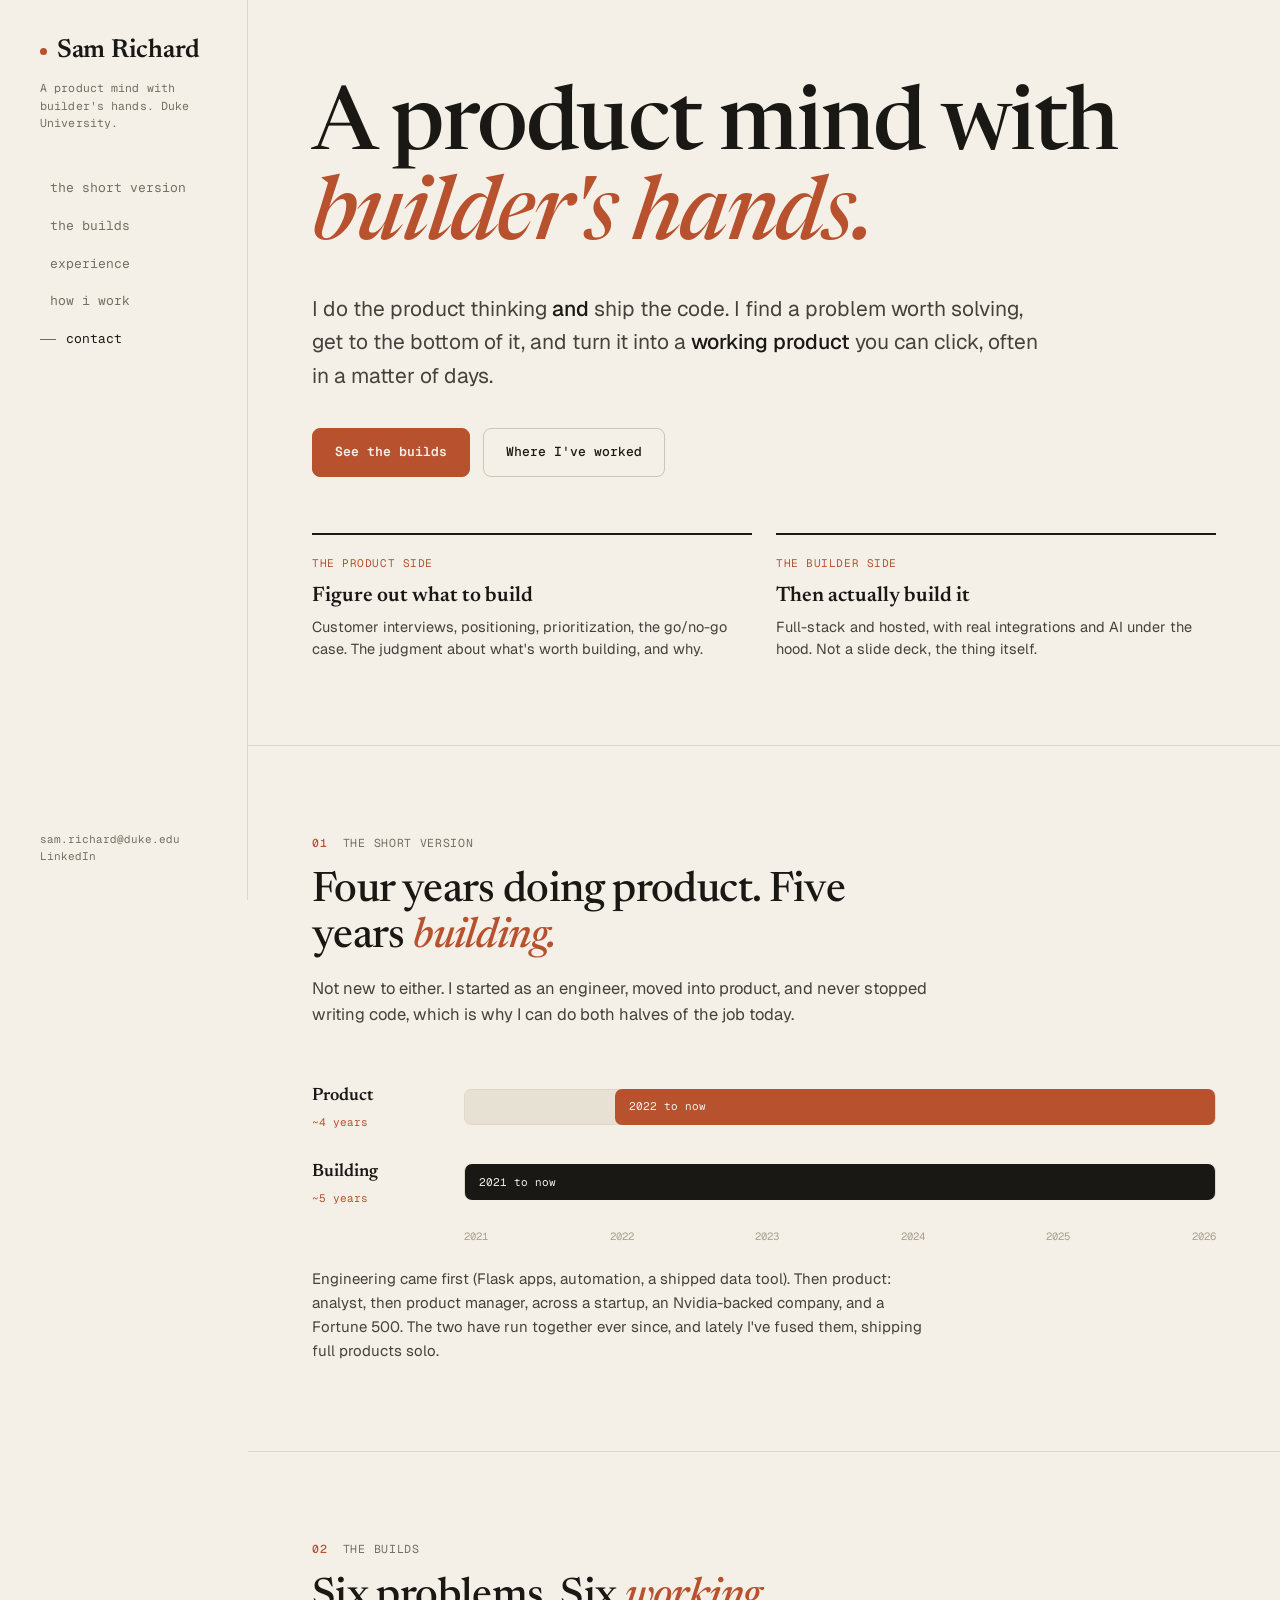
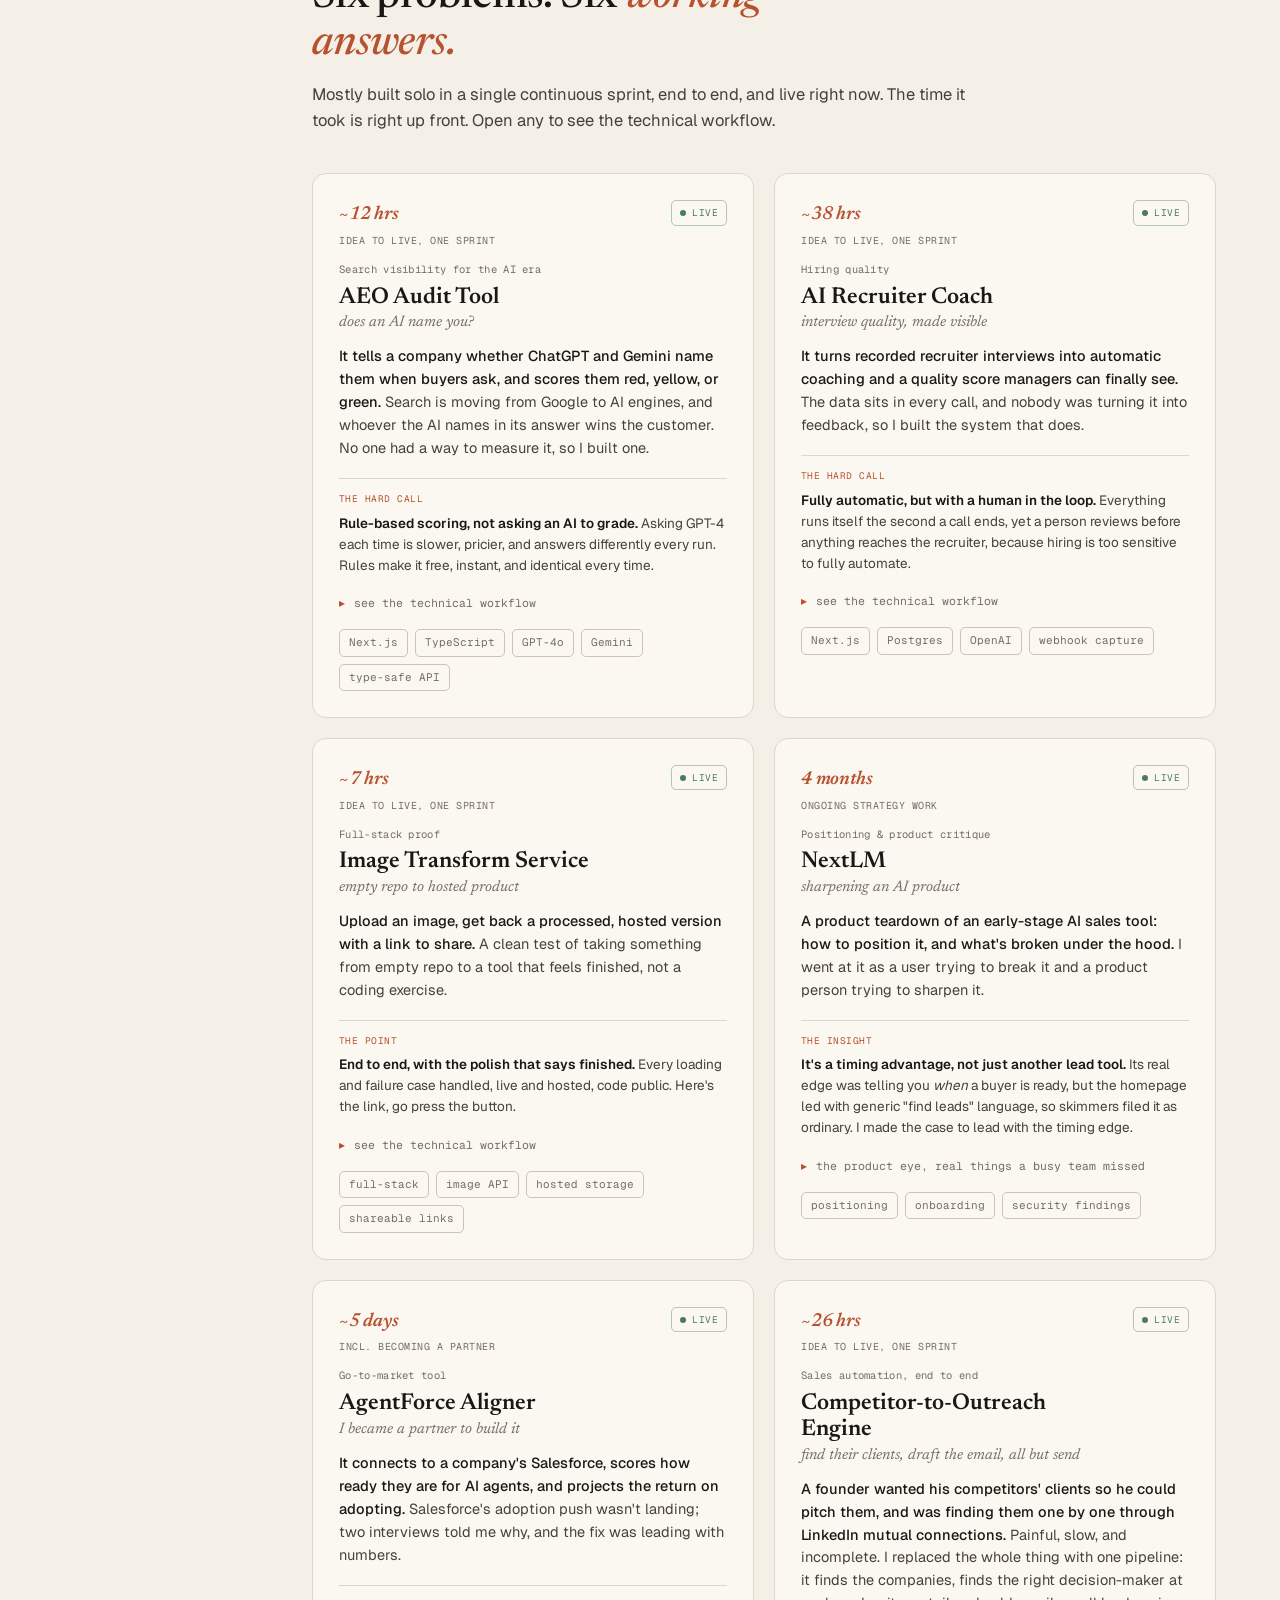
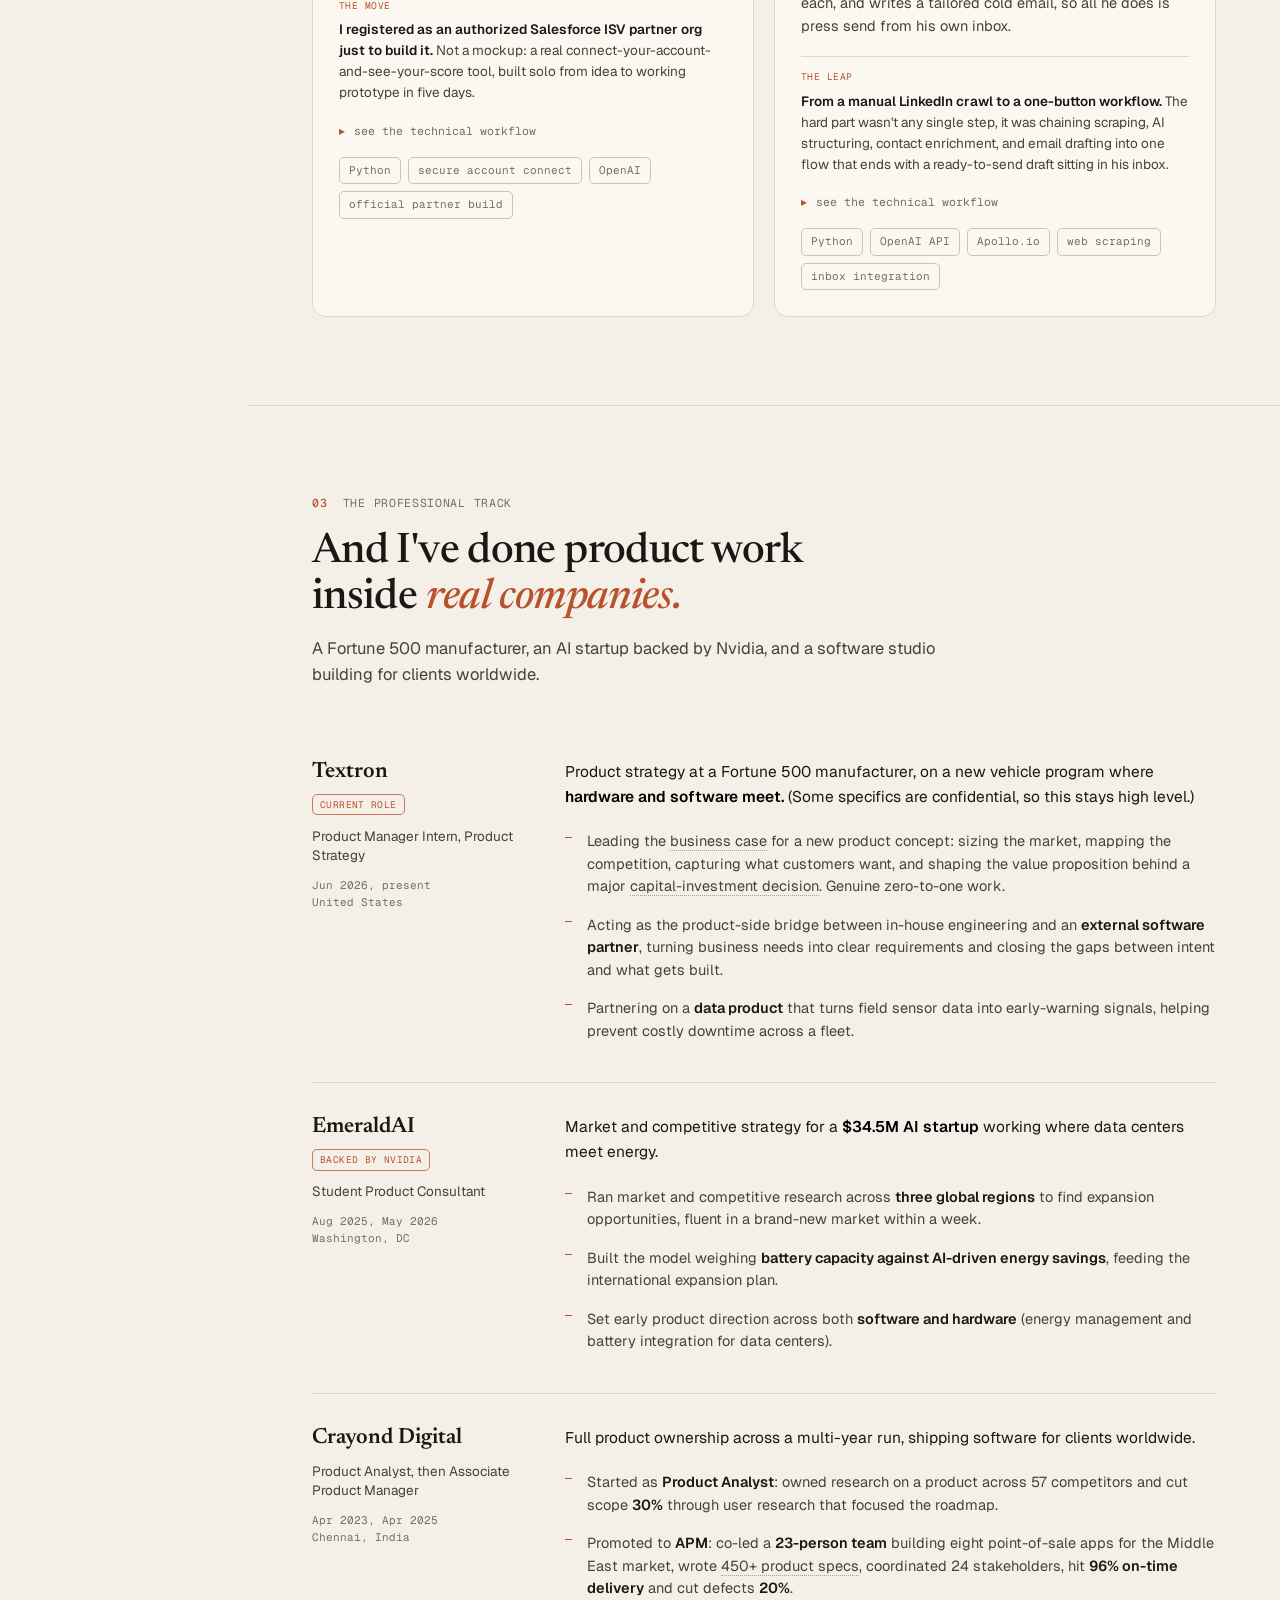
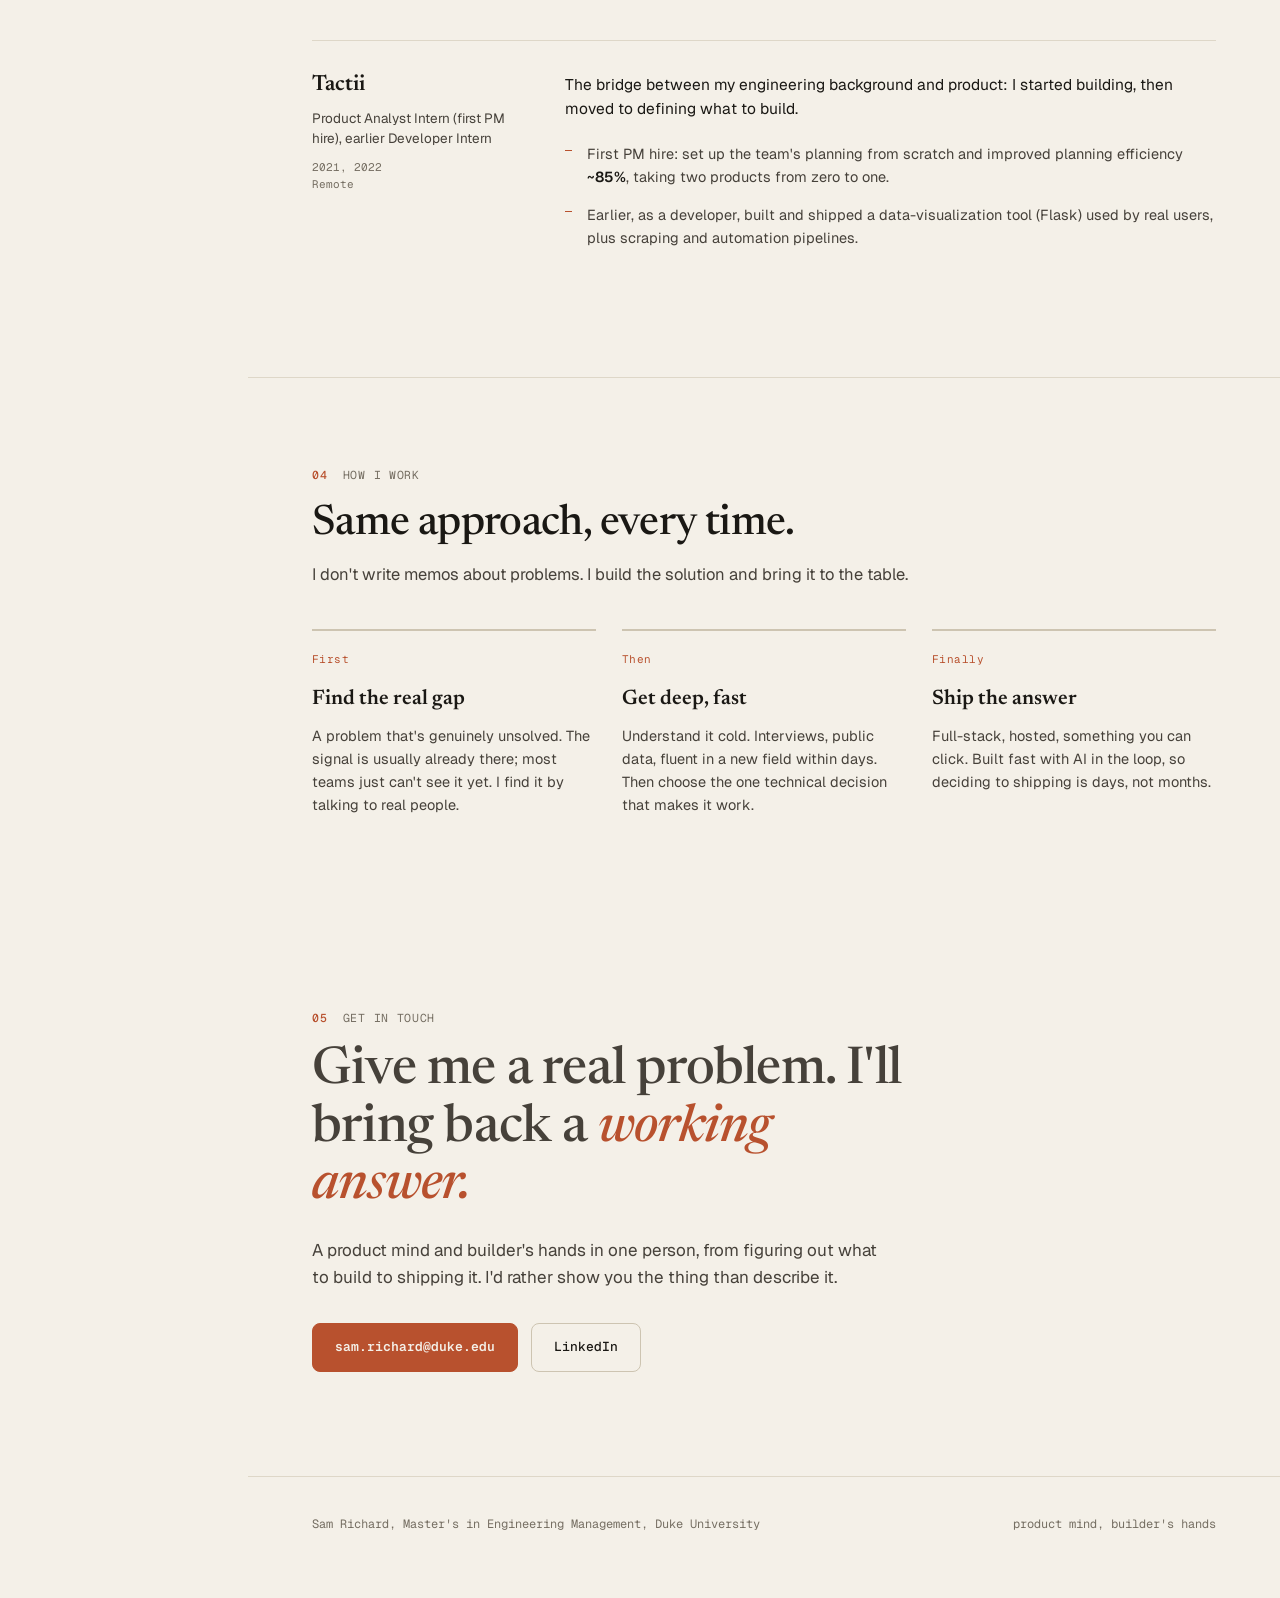
==== commit c72e855c: "Make new site the homepage" ====
--- a/index.html
+++ b/index.html
@@ -4,6 +4,8 @@
 <meta charset="UTF-8" />
 <meta name="viewport" content="width=device-width, initial-scale=1.0" />
 <title>Sam Richard, product mind, builder's hands</title>
+<link rel="icon" type="image/svg+xml" href="[data-uri]">
+<meta name="description" content="Sam Richard, a product manager who builds. Six live products, shipped solo. Product strategy at Textron, EmeraldAI (backed by Nvidia), and Crayond.">
 <link rel="preconnect" href="https://fonts.googleapis.com">
 <link rel="preconnect" href="https://fonts.gstatic.com" crossorigin>
 <link href="https://fonts.googleapis.com/css2?family=Newsreader:ital,opsz,wght@0,6..72,400;0,6..72,500;0,6..72,600;1,6..72,400;1,6..72,500&family=Geist:wght@300;400;450;500;600&family=Geist+Mono:wght@400;500&display=swap" rel="stylesheet">
@@ -35,22 +37,40 @@
     -webkit-font-smoothing:antialiased;overflow-x:hidden;}
   a{color:inherit;text-decoration:none;}
   ::selection{background:var(--acc);color:var(--paper);}
-  .wrap{max-width:980px;margin:0 auto;padding:0 40px;}
-  @media(max-width:640px){.wrap{padding:0 24px;}}
-
-  /* nav */
-  nav.bar{position:sticky;top:0;z-index:40;backdrop-filter:blur(12px);
-    background:rgba(244,240,232,.8);border-bottom:1px solid var(--line);}
-  nav.bar .wrap{display:flex;align-items:center;justify-content:space-between;height:64px;}
-  .logo{font-family:var(--serif);font-size:19px;font-weight:600;letter-spacing:-.01em;display:flex;gap:9px;align-items:center;}
-  .logo .p{width:6px;height:6px;border-radius:50%;background:var(--acc);}
-  .navr{display:flex;gap:28px;font-family:var(--mono);font-size:12.5px;color:var(--ink-3);}
-  .navr a{transition:.2s;}.navr a:hover{color:var(--ink);}
-  .navr a.cta{color:var(--acc);}
-  @media(max-width:640px){.navr a:not(.cta){display:none;}}
+
+  /* shell: pinned left rail + wide content (Direction A) */
+  .shell{display:grid;grid-template-columns:248px 1fr;max-width:1340px;margin:0 auto;}
+  .rail{position:sticky;top:0;align-self:start;height:100vh;
+    padding:38px 28px 34px 40px;border-right:1px solid var(--line);
+    display:flex;flex-direction:column;}
+  .rail .rname{font-family:var(--serif);font-size:26px;font-weight:600;letter-spacing:-.01em;line-height:1.05;display:flex;align-items:center;gap:10px;}
+  .rail .rname .p{width:7px;height:7px;border-radius:50%;background:var(--acc);flex-shrink:0;}
+  .rail .rtag{font-family:var(--mono);font-size:11.5px;color:var(--ink-3);line-height:1.5;margin-top:14px;letter-spacing:.01em;}
+  .rail nav.rnav{margin-top:40px;display:flex;flex-direction:column;gap:3px;}
+  .rail nav.rnav a{font-family:var(--mono);font-size:13px;color:var(--ink-3);padding:7px 0;transition:.18s;display:flex;align-items:center;gap:10px;}
+  .rail nav.rnav a::before{content:"";width:0;height:1px;background:var(--acc);transition:.18s;}
+  .rail nav.rnav a:hover,.rail nav.rnav a.active{color:var(--ink);}
+  .rail nav.rnav a:hover::before,.rail nav.rnav a.active::before{width:16px;}
+  .rail .rfoot{margin-top:auto;font-family:var(--mono);font-size:11px;color:var(--ink-4);line-height:1.6;}
+  .rail .rfoot a{color:var(--ink-3);}.rail .rfoot a:hover{color:var(--acc);}
+
+  .content{min-width:0;}
+  .wrap{max-width:none;margin:0;padding:0 64px;}
+  @media(max-width:980px){
+    .shell{grid-template-columns:1fr;max-width:100%;}
+    .rail{position:sticky;top:0;height:auto;flex-direction:row;align-items:center;justify-content:space-between;
+      padding:0 24px;border-right:none;border-bottom:1px solid var(--line);z-index:40;
+      backdrop-filter:blur(12px);background:rgba(244,240,232,.85);min-height:60px;}
+    .rail .rtag,.rail .rfoot{display:none;}
+    .rail .rname{font-size:19px;}
+    .rail nav.rnav{margin-top:0;flex-direction:row;gap:20px;}
+    .rail nav.rnav a::before{display:none;}
+    .wrap{max-width:100%;padding:0 24px;}
+  }
+  @media(max-width:560px){.rail nav.rnav a:not(.cta){display:none;}}
 
   /* hero */
-  .hero{padding:108px 0 84px;}
+  .hero{padding:84px 0 84px;}
   .kick{font-family:var(--mono);font-size:12px;letter-spacing:.06em;color:var(--ink-3);text-transform:uppercase;margin-bottom:28px;}
   h1.head{font-family:var(--serif);font-weight:500;font-size:clamp(46px,7.6vw,88px);line-height:1.02;
     letter-spacing:-.02em;margin-bottom:28px;max-width:16ch;}
@@ -81,30 +101,32 @@
   .ssub{color:var(--ink-2);max-width:60ch;font-size:16.5px;line-height:1.6;}
 
   /* builds, cut hard */
-  .plist{margin-top:40px;}
-  .proj{padding:30px 0;border-top:1px solid var(--line);}
-  .proj:first-child{border-top:none;}
-  .phead{display:flex;justify-content:space-between;align-items:baseline;gap:18px;margin-bottom:12px;}
+  .plist{margin-top:40px;display:grid;grid-template-columns:1fr 1fr;gap:20px;}
+  .proj{padding:26px 26px;border:1px solid var(--line);border-radius:14px;background:var(--card);display:flex;flex-direction:column;}
+  .proj:first-child{border-top:1px solid var(--line);}
+  .phead{display:flex;justify-content:space-between;align-items:flex-start;gap:14px;margin-bottom:14px;}
   .phead .l{min-width:0;}
-  .pcat{font-family:var(--mono);font-size:11px;color:var(--ink-3);letter-spacing:.03em;margin-bottom:7px;}
-  .ptitle{font-family:var(--serif);font-size:clamp(23px,2.8vw,30px);font-weight:600;line-height:1.1;}
-  .ptitle .tag{font-style:italic;font-weight:400;color:var(--ink-3);font-size:.7em;margin-left:8px;}
-  .pstat{font-family:var(--mono);font-size:10px;letter-spacing:.05em;color:var(--ok);white-space:nowrap;
-    border:1px solid rgba(74,124,89,.4);border-radius:5px;padding:4px 9px;display:inline-flex;gap:6px;align-items:center;flex-shrink:0;}
+  .pcat{font-family:var(--mono);font-size:10.5px;color:var(--ink-3);letter-spacing:.03em;margin-bottom:7px;}
+  .ptitle{font-family:var(--serif);font-size:23px;font-weight:600;line-height:1.12;}
+  .ptitle .tag{display:block;font-style:italic;font-weight:400;color:var(--ink-3);font-size:.66em;margin-left:0;margin-top:4px;}
+  .pstat{font-family:var(--mono);font-size:9.5px;letter-spacing:.05em;color:var(--ok);white-space:nowrap;
+    border:1px solid rgba(74,124,89,.4);border-radius:5px;padding:4px 8px;display:inline-flex;gap:6px;align-items:center;flex-shrink:0;}
   .pstat .dot{width:6px;height:6px;border-radius:50%;background:var(--ok);}
 
-  .spark{font-size:16px;line-height:1.62;color:var(--ink-2);margin-bottom:14px;max-width:74ch;}
+  .spark{font-size:14.5px;line-height:1.58;color:var(--ink-2);margin-bottom:14px;max-width:none;}
   .spark b{color:var(--ink);font-weight:500;}
-  .proofline{font-size:14.5px;line-height:1.6;color:var(--ink-2);max-width:74ch;display:flex;gap:11px;}
-  .proofline .k{font-family:var(--mono);font-size:10px;letter-spacing:.05em;text-transform:uppercase;color:var(--acc);white-space:nowrap;padding-top:3px;flex-shrink:0;}
+  .proofline{font-size:13.5px;line-height:1.55;color:var(--ink-2);max-width:none;display:flex;flex-direction:column;gap:6px;
+    border-top:1px solid var(--line);padding-top:13px;margin-top:4px;}
+  .proofline .k{font-family:var(--mono);font-size:9.5px;letter-spacing:.05em;text-transform:uppercase;color:var(--acc);white-space:nowrap;padding-top:0;flex-shrink:0;}
   .proofline b{color:var(--ink);font-weight:600;}
+  @media(max-width:860px){.plist{grid-template-columns:1fr;}}
 
   details.more{margin-top:14px;}
   details.more summary{list-style:none;cursor:pointer;font-family:var(--mono);font-size:11.5px;color:var(--ink-3);display:inline-flex;gap:9px;align-items:center;user-select:none;transition:color .15s;}
   details.more summary:hover{color:var(--acc);}
   details.more summary::-webkit-details-marker{display:none;}
   details.more .car{color:var(--acc);transition:.2s;}details.more[open] .car{transform:rotate(90deg);}
-  details.more .in{padding:14px 0 4px;max-width:74ch;}
+  details.more .in{padding:14px 0 4px;max-width:none;}
   details.more ul{list-style:none;}
   details.more li{position:relative;padding:7px 0 7px 20px;color:var(--ink-2);font-size:14px;line-height:1.55;}
   details.more li::before{content:"";position:absolute;left:0;top:14px;width:7px;height:1px;background:var(--acc);}
@@ -146,8 +168,8 @@
   footer .wrap{display:flex;justify-content:space-between;flex-wrap:wrap;gap:12px;font-family:var(--mono);font-size:12px;color:var(--ink-3);}
 
   /* build-time metric lead */
-  .buildtime{font-family:var(--mono);font-size:11px;letter-spacing:.04em;display:inline-flex;align-items:baseline;gap:8px;margin-bottom:10px;}
-  .buildtime .big{font-family:var(--serif);font-size:21px;font-weight:600;color:var(--acc);font-style:italic;letter-spacing:-.01em;}
+  .buildtime{font-family:var(--mono);font-size:10px;letter-spacing:.04em;display:flex;flex-direction:column;gap:2px;margin-bottom:12px;}
+  .buildtime .big{font-family:var(--serif);font-size:19px;font-weight:600;color:var(--acc);font-style:italic;letter-spacing:-.01em;}
   .buildtime .lbl{color:var(--ink-3);text-transform:uppercase;letter-spacing:.05em;}
 
   /* technical workflow inside 'more' */
@@ -195,18 +217,28 @@
 </head>
 <body>
 
-<nav class="bar">
-  <div class="wrap">
-    <div class="logo"><span class="p"></span>Sam Richard</div>
-    <div class="navr">
-      <a href="#work">builds</a><a href="#experience">experience</a><a href="#approach">how i work</a><a class="cta" href="#contact">contact</a>
-    </div>
-  </div>
-</nav>
+<div class="shell">
+
+  <aside class="rail">
+    <div class="rname"><span class="p"></span>Sam Richard</div>
+    <div class="rtag">A product mind with builder's hands. Duke University.</div>
+    <nav class="rnav">
+      <a href="#timeline">the short version</a>
+      <a href="#work">the builds</a>
+      <a href="#experience">experience</a>
+      <a href="#approach">how i work</a>
+      <a class="cta" href="#contact">contact</a>
+    </nav>
+    <div class="rfoot">
+      <a href="mailto:sam.richard@duke.edu">sam.richard@duke.edu</a><br>
+      <a href="https://www.linkedin.com/in/sam-richard/" target="_blank" rel="noopener">LinkedIn</a>
+    </div>
+  </aside>
+
+  <main class="content">
 
 <header class="hero">
   <div class="wrap">
-    <div class="kick">Product manager who builds, Duke University</div>
     <h1 class="head">A product mind with <em>builder's hands.</em></h1>
     <p class="lede">I do the product thinking <b>and</b> ship the code. I find a problem worth solving, get to the bottom of it, and turn it into a <b>working product</b> you can click, often in a matter of days.</p>
     <div class="cta">
@@ -503,9 +535,27 @@
 
 <footer><div class="wrap"><span>Sam Richard, Master's in Engineering Management, Duke University</span><span>product mind, builder's hands</span></div></footer>
 
+  </main>
+</div>
+
 <script>
   const io=new IntersectionObserver((es)=>{es.forEach(e=>{if(e.isIntersecting){e.target.classList.add('in');io.unobserve(e.target);}})},{threshold:.1});
   document.querySelectorAll('.rv').forEach(el=>io.observe(el));
+
+  // active section highlight in rail
+  const navlinks=[...document.querySelectorAll('.rnav a')];
+  const secIds=navlinks.map(a=>a.getAttribute('href')).filter(h=>h&&h.startsWith('#')).map(h=>h.slice(1));
+  const secs=secIds.map(id=>document.getElementById(id)).filter(Boolean);
+  const spy=new IntersectionObserver((es)=>{
+    es.forEach(e=>{
+      if(e.isIntersecting){
+        navlinks.forEach(a=>a.classList.remove('active'));
+        const link=navlinks.find(a=>a.getAttribute('href')==='#'+e.target.id);
+        if(link)link.classList.add('active');
+      }
+    });
+  },{rootMargin:'-45% 0px -50% 0px'});
+  secs.forEach(s=>spy.observe(s));
   document.querySelectorAll('.jt').forEach(el=>el.setAttribute('tabindex','0'));
 </script>
 </body>
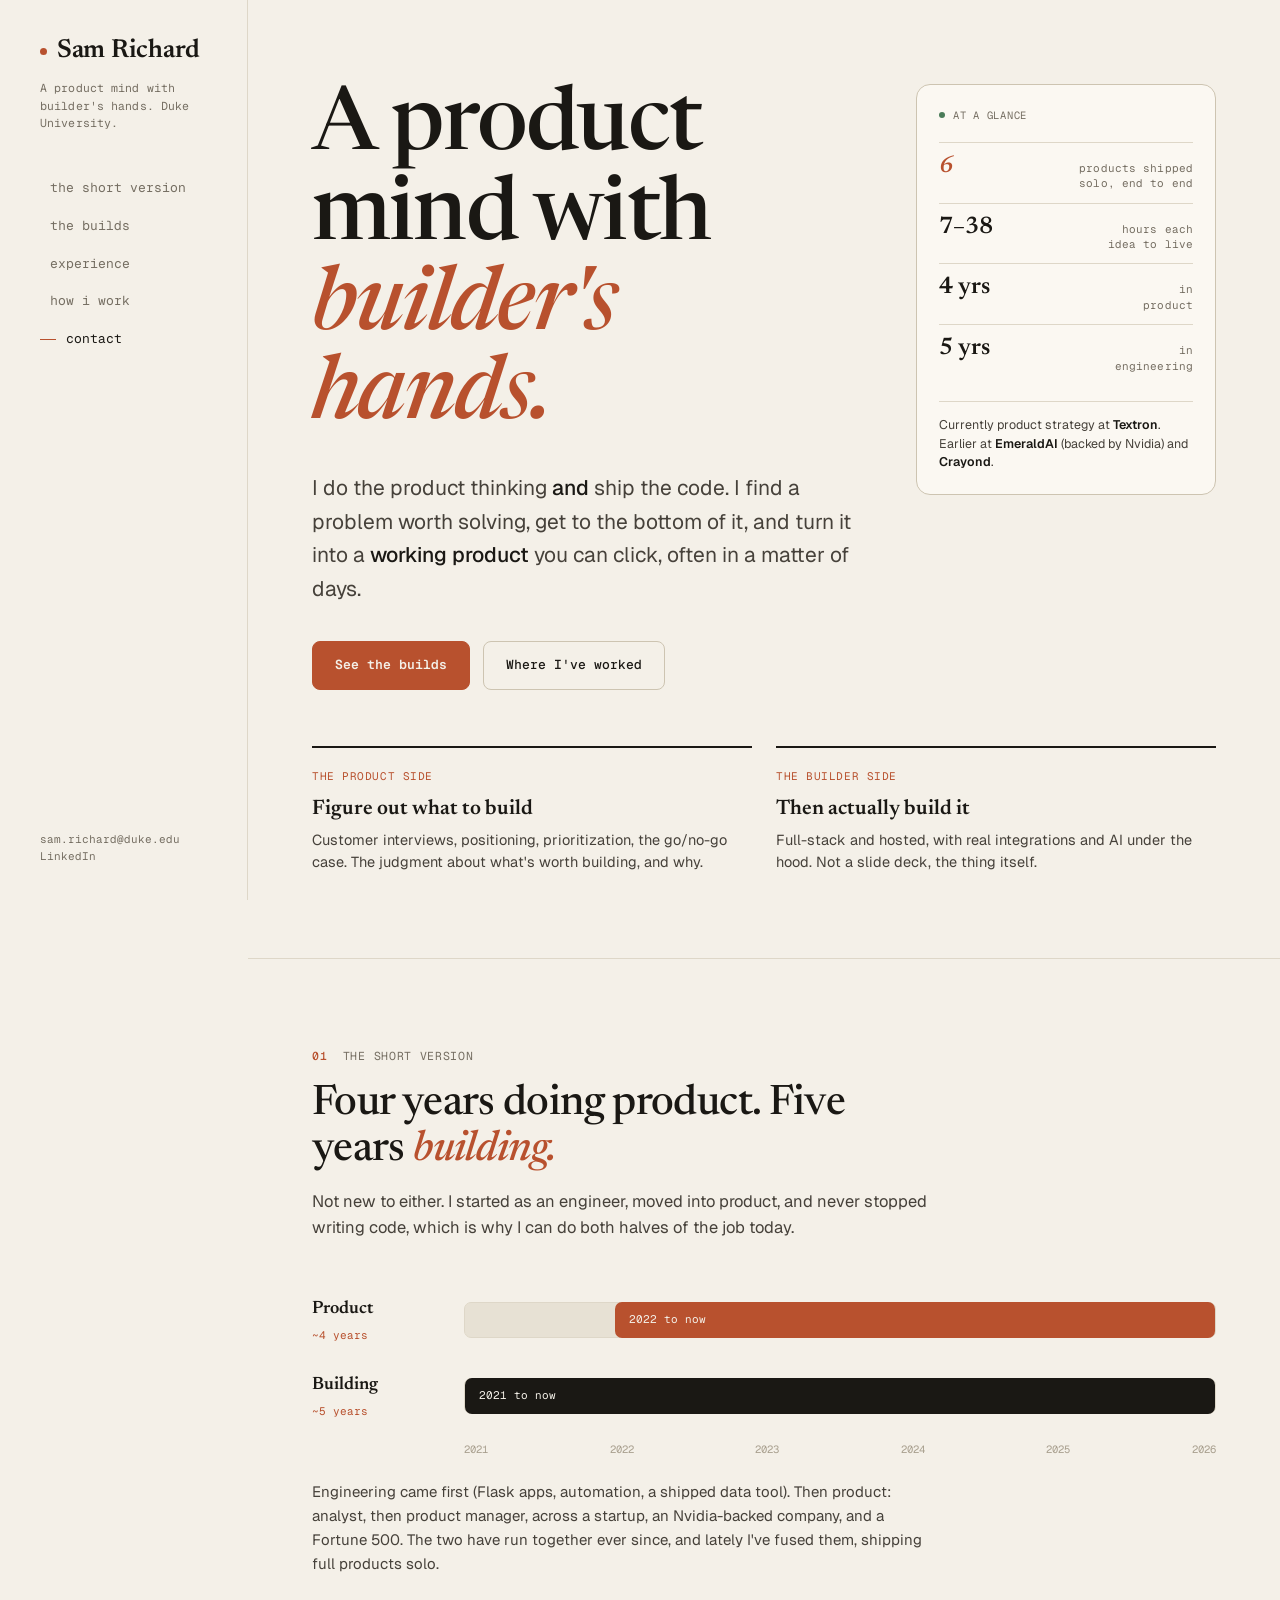
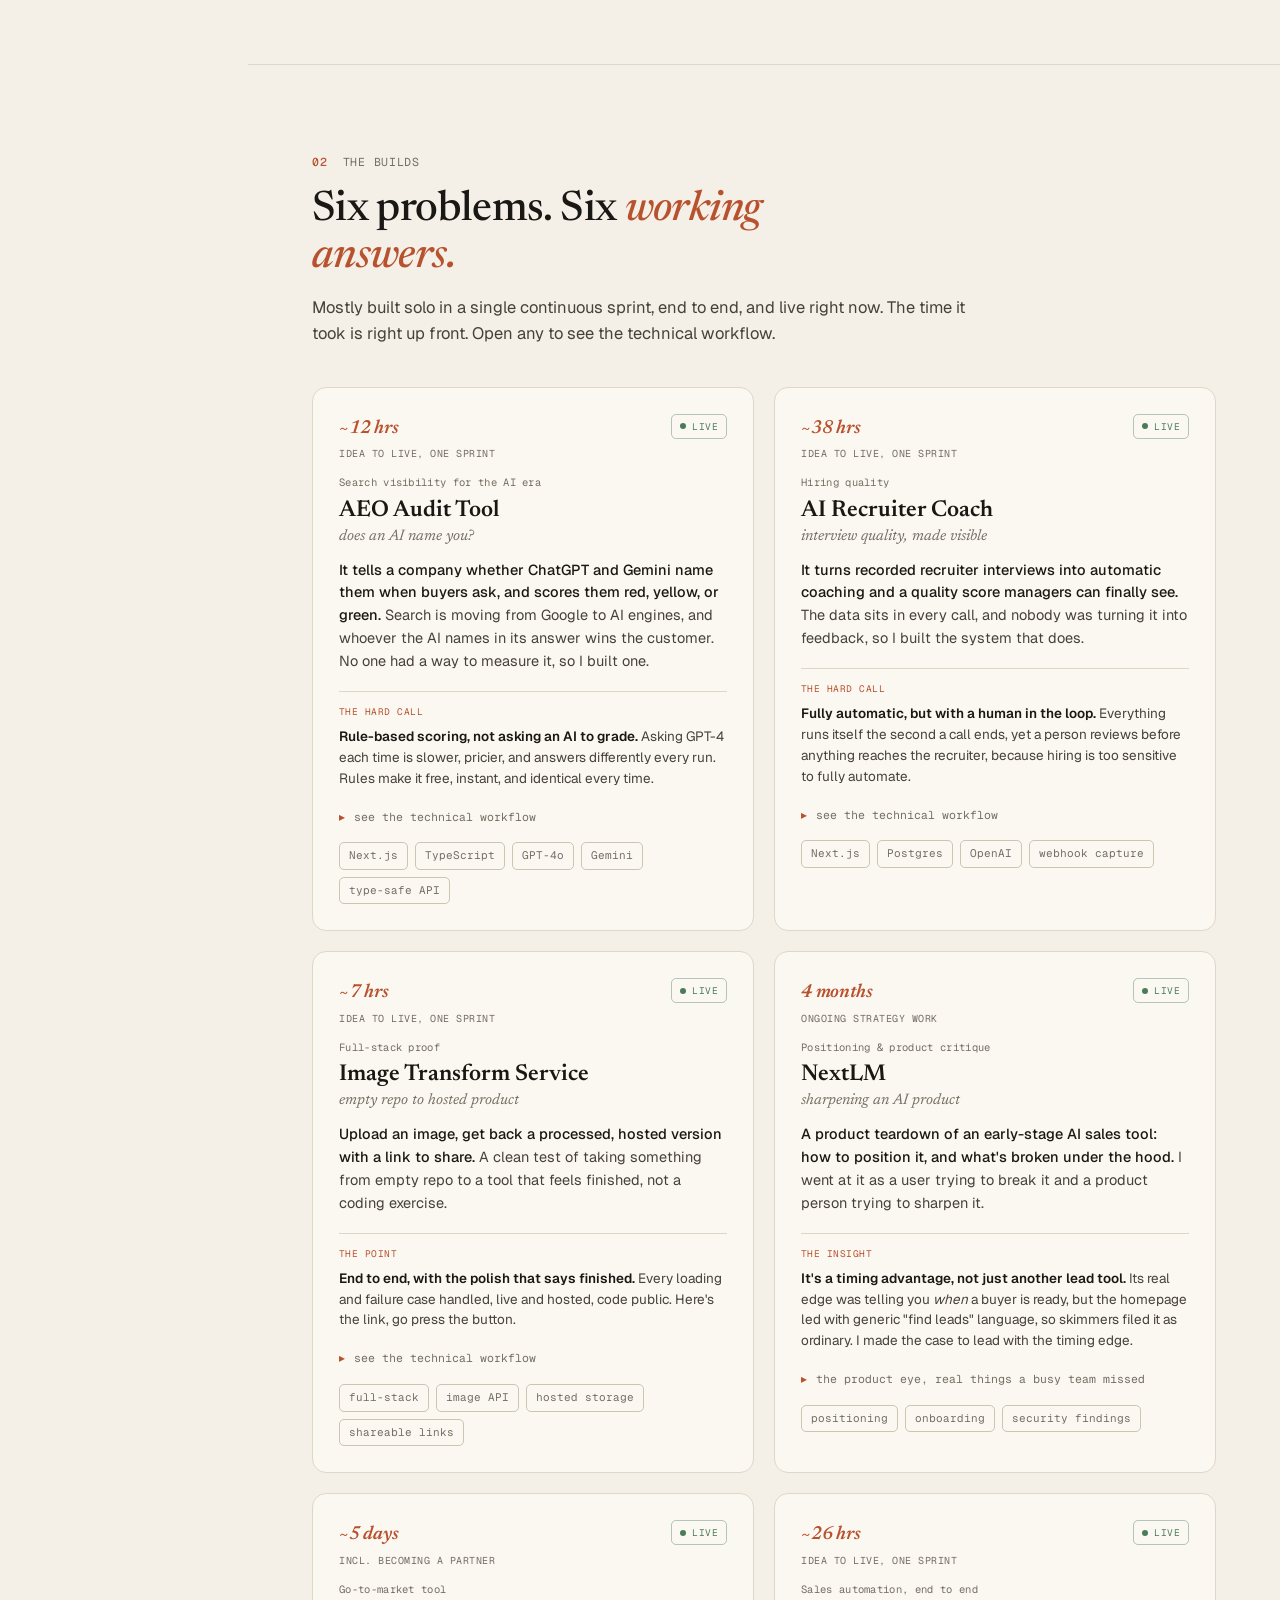
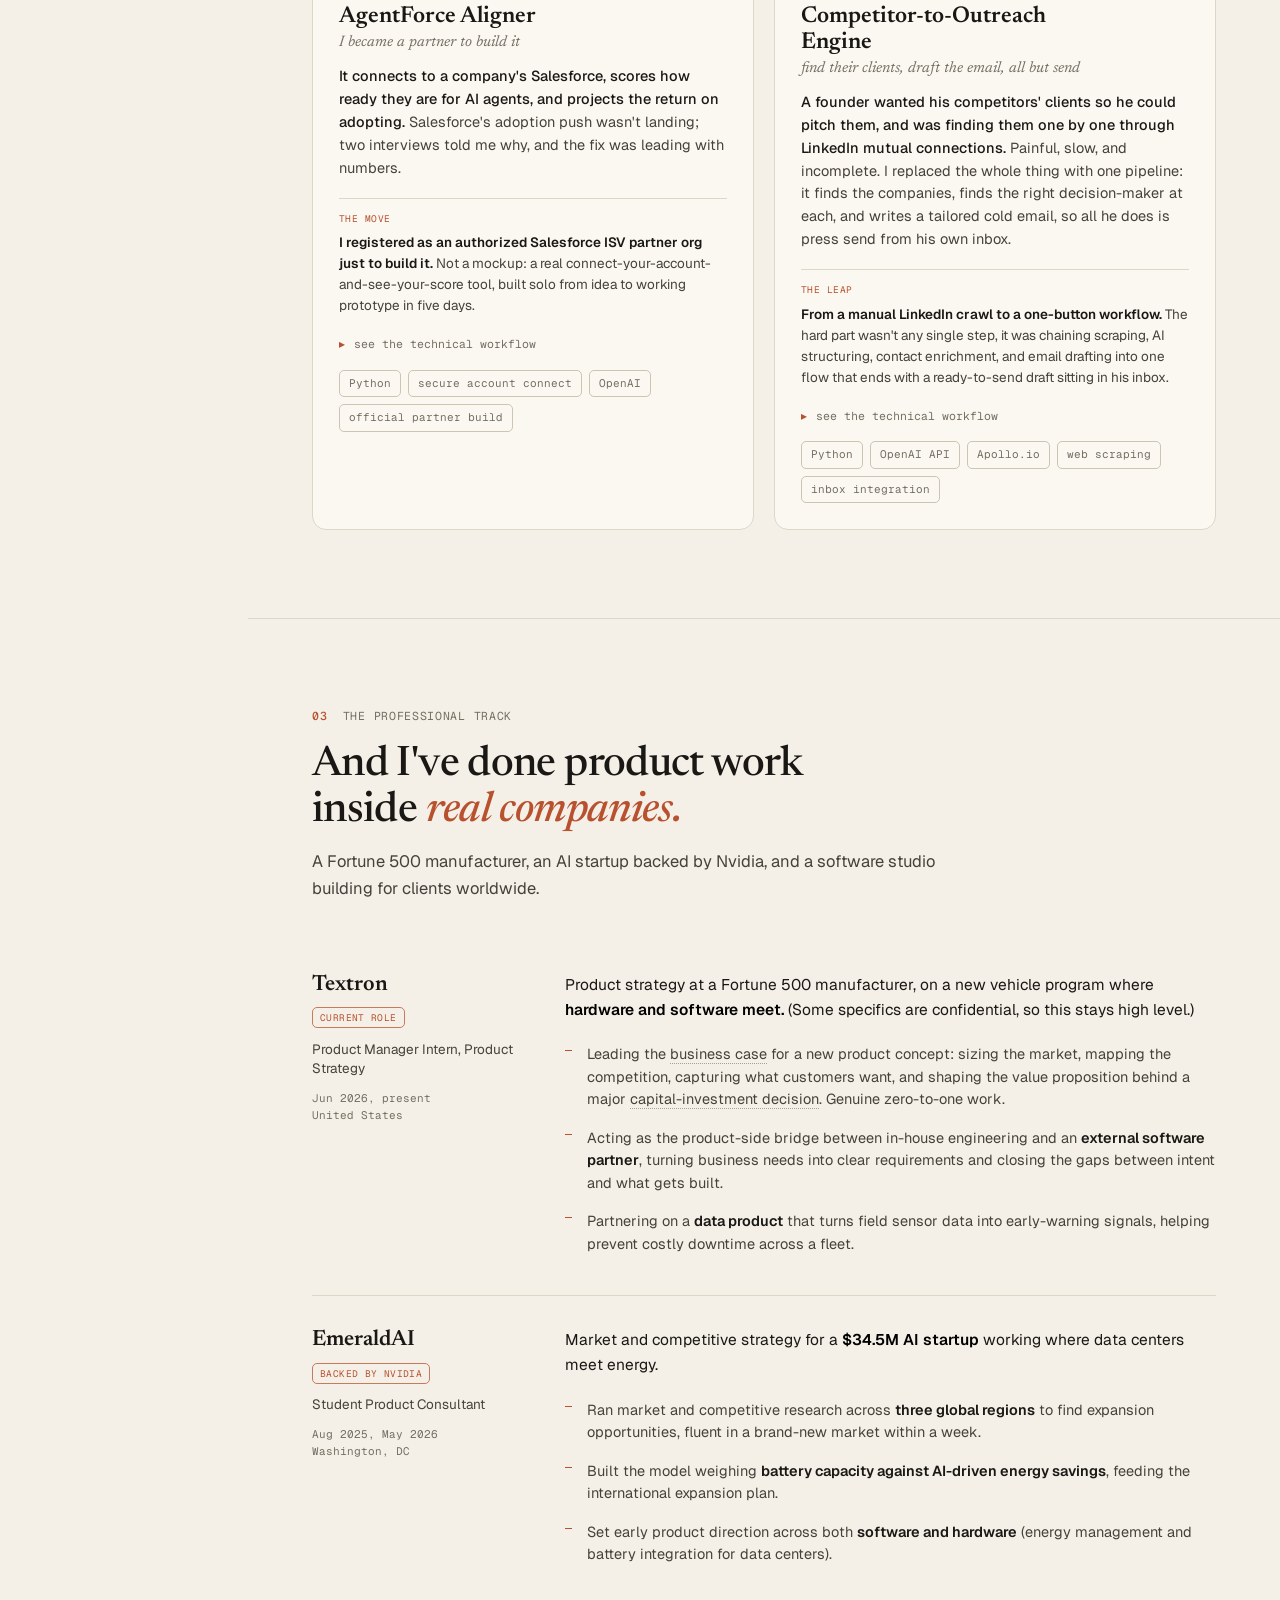
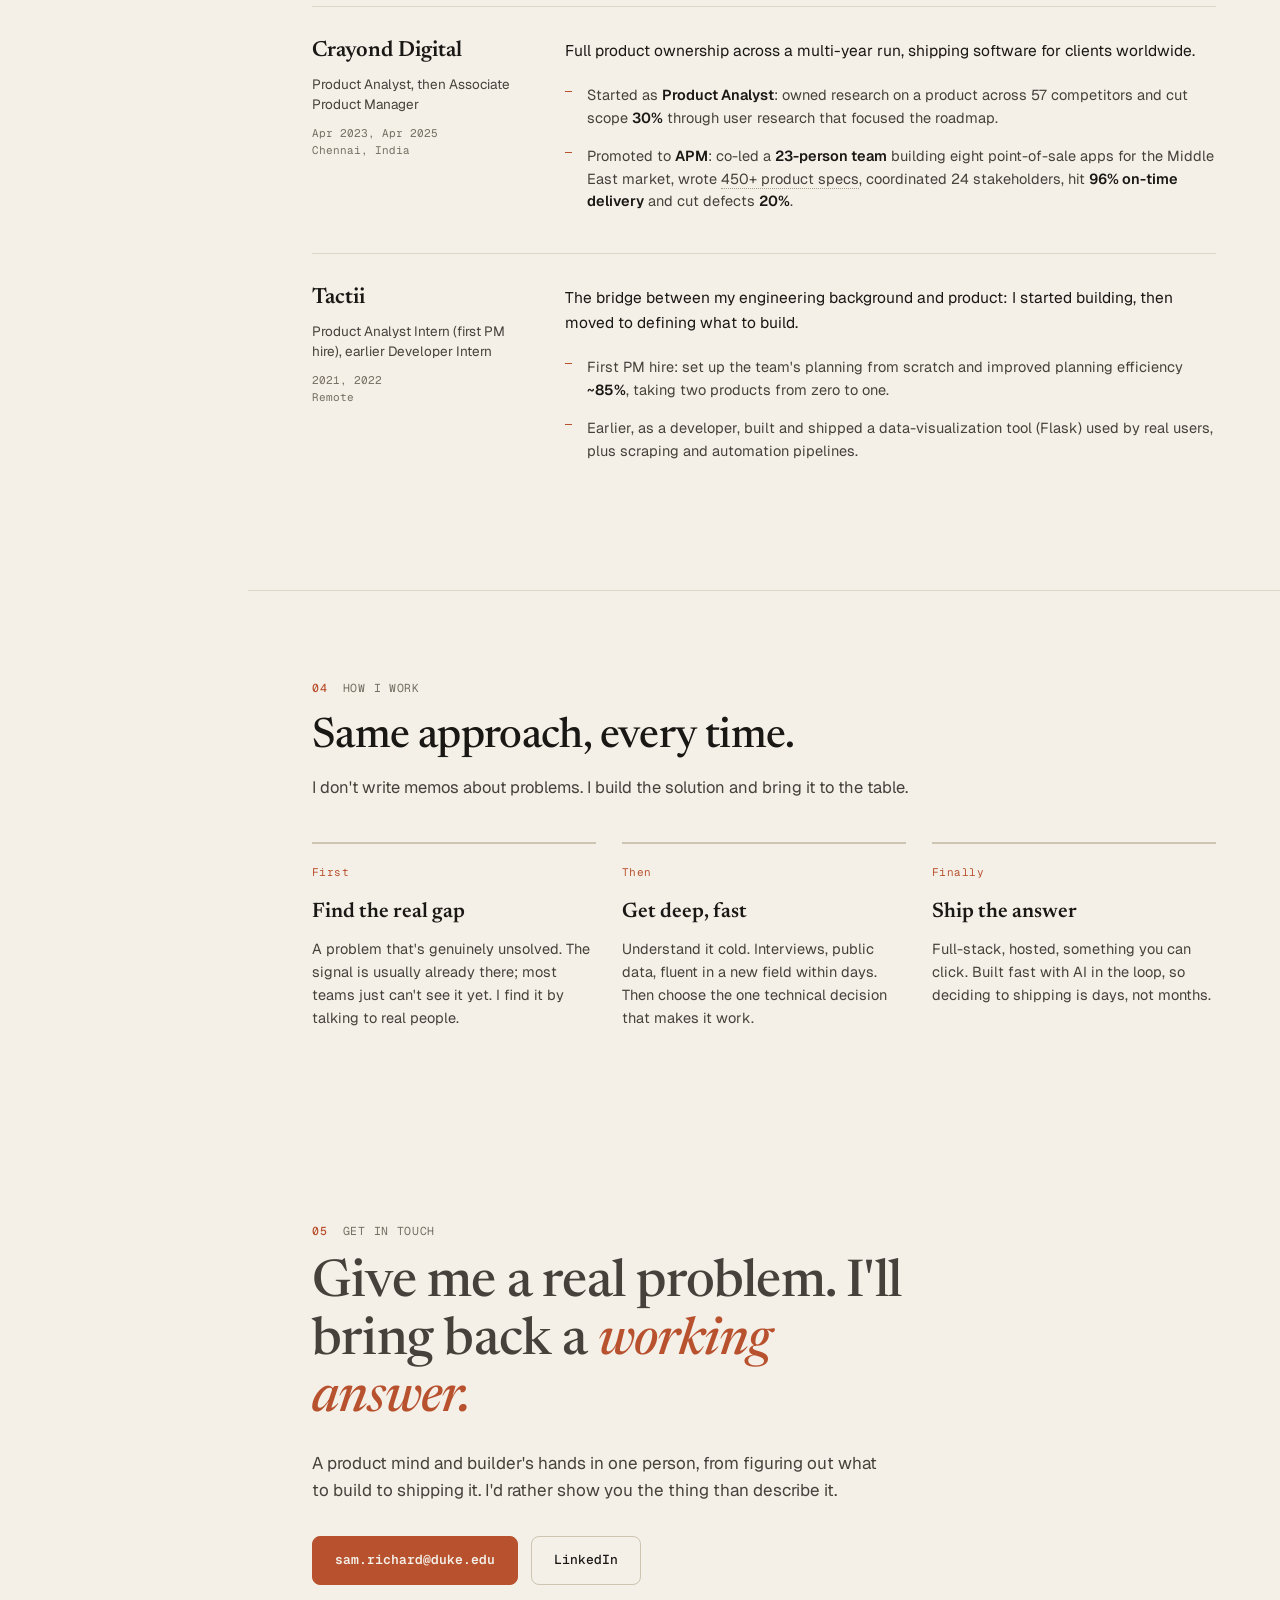
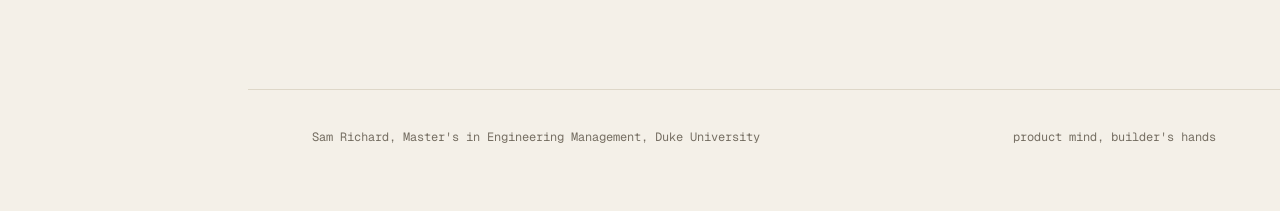
==== commit ff288d7b: "Make new site the homepage" ====
--- a/index.html
+++ b/index.html
@@ -71,6 +71,21 @@
 
   /* hero */
   .hero{padding:84px 0 84px;}
+  .herotop{display:grid;grid-template-columns:1fr 300px;gap:48px;align-items:start;}
+  .herotop .hleft{min-width:0;}
+  @media(max-width:1040px){.herotop{grid-template-columns:1fr;gap:36px;}}
+
+  /* at-a-glance card */
+  .glance{border:1px solid var(--line-2);border-radius:14px;background:var(--card);padding:22px 22px;}
+  .glance .gh{font-family:var(--mono);font-size:10.5px;letter-spacing:.07em;text-transform:uppercase;color:var(--ink-3);margin-bottom:18px;display:flex;align-items:center;gap:8px;}
+  .glance .gh .live{width:6px;height:6px;border-radius:50%;background:var(--ok);}
+  .grow{display:flex;justify-content:space-between;align-items:baseline;gap:14px;padding:11px 0;border-top:1px solid var(--line);}
+  .grow:first-of-type{border-top:none;padding-top:0;}
+  .grow .gnum{font-family:var(--serif);font-size:24px;font-weight:600;color:var(--ink);line-height:1;}
+  .grow .gnum.acc{color:var(--acc);font-style:italic;}
+  .grow .glab{font-family:var(--mono);font-size:11px;color:var(--ink-3);text-align:right;line-height:1.4;letter-spacing:.01em;}
+  .glance .gfoot{margin-top:16px;padding-top:14px;border-top:1px solid var(--line);font-size:12.5px;color:var(--ink-2);line-height:1.5;}
+  .glance .gfoot b{color:var(--ink);font-weight:600;}
   .kick{font-family:var(--mono);font-size:12px;letter-spacing:.06em;color:var(--ink-3);text-transform:uppercase;margin-bottom:28px;}
   h1.head{font-family:var(--serif);font-weight:500;font-size:clamp(46px,7.6vw,88px);line-height:1.02;
     letter-spacing:-.02em;margin-bottom:28px;max-width:16ch;}
@@ -239,11 +254,23 @@
 
 <header class="hero">
   <div class="wrap">
-    <h1 class="head">A product mind with <em>builder's hands.</em></h1>
-    <p class="lede">I do the product thinking <b>and</b> ship the code. I find a problem worth solving, get to the bottom of it, and turn it into a <b>working product</b> you can click, often in a matter of days.</p>
-    <div class="cta">
-      <a class="btn p" href="#work">See the builds</a>
-      <a class="btn" href="#experience">Where I've worked</a>
+    <div class="herotop">
+      <div class="hleft">
+        <h1 class="head">A product mind with <em>builder's hands.</em></h1>
+        <p class="lede">I do the product thinking <b>and</b> ship the code. I find a problem worth solving, get to the bottom of it, and turn it into a <b>working product</b> you can click, often in a matter of days.</p>
+        <div class="cta">
+          <a class="btn p" href="#work">See the builds</a>
+          <a class="btn" href="#experience">Where I've worked</a>
+        </div>
+      </div>
+      <aside class="glance">
+        <div class="gh"><span class="live"></span>At a glance</div>
+        <div class="grow"><span class="gnum acc">6</span><span class="glab">products shipped<br>solo, end to end</span></div>
+        <div class="grow"><span class="gnum">7&ndash;38</span><span class="glab">hours each<br>idea to live</span></div>
+        <div class="grow"><span class="gnum">4 yrs</span><span class="glab">in<br>product</span></div>
+        <div class="grow"><span class="gnum">5 yrs</span><span class="glab">in<br>engineering</span></div>
+        <div class="gfoot">Currently product strategy at <b>Textron</b>. Earlier at <b>EmeraldAI</b> (backed by Nvidia) and <b>Crayond</b>.</div>
+      </aside>
     </div>
     <div class="duo">
       <div class="d">
